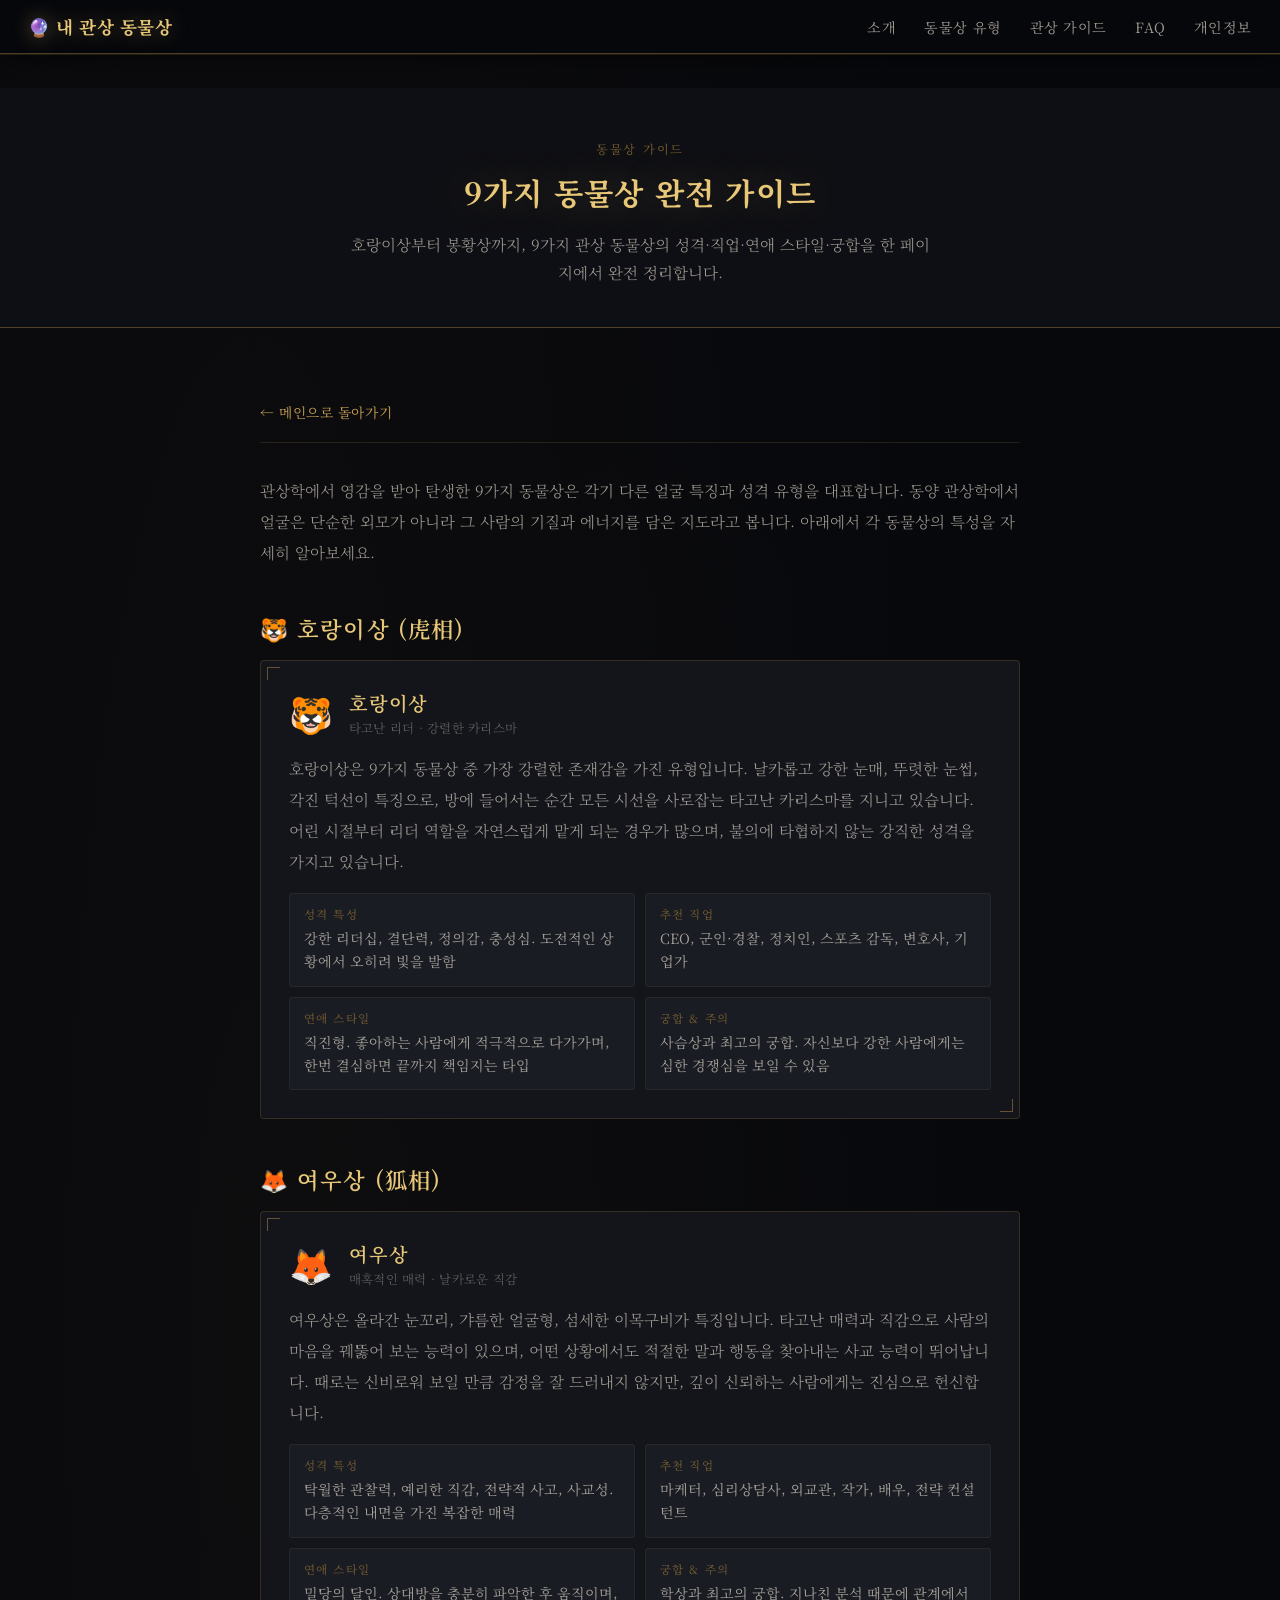
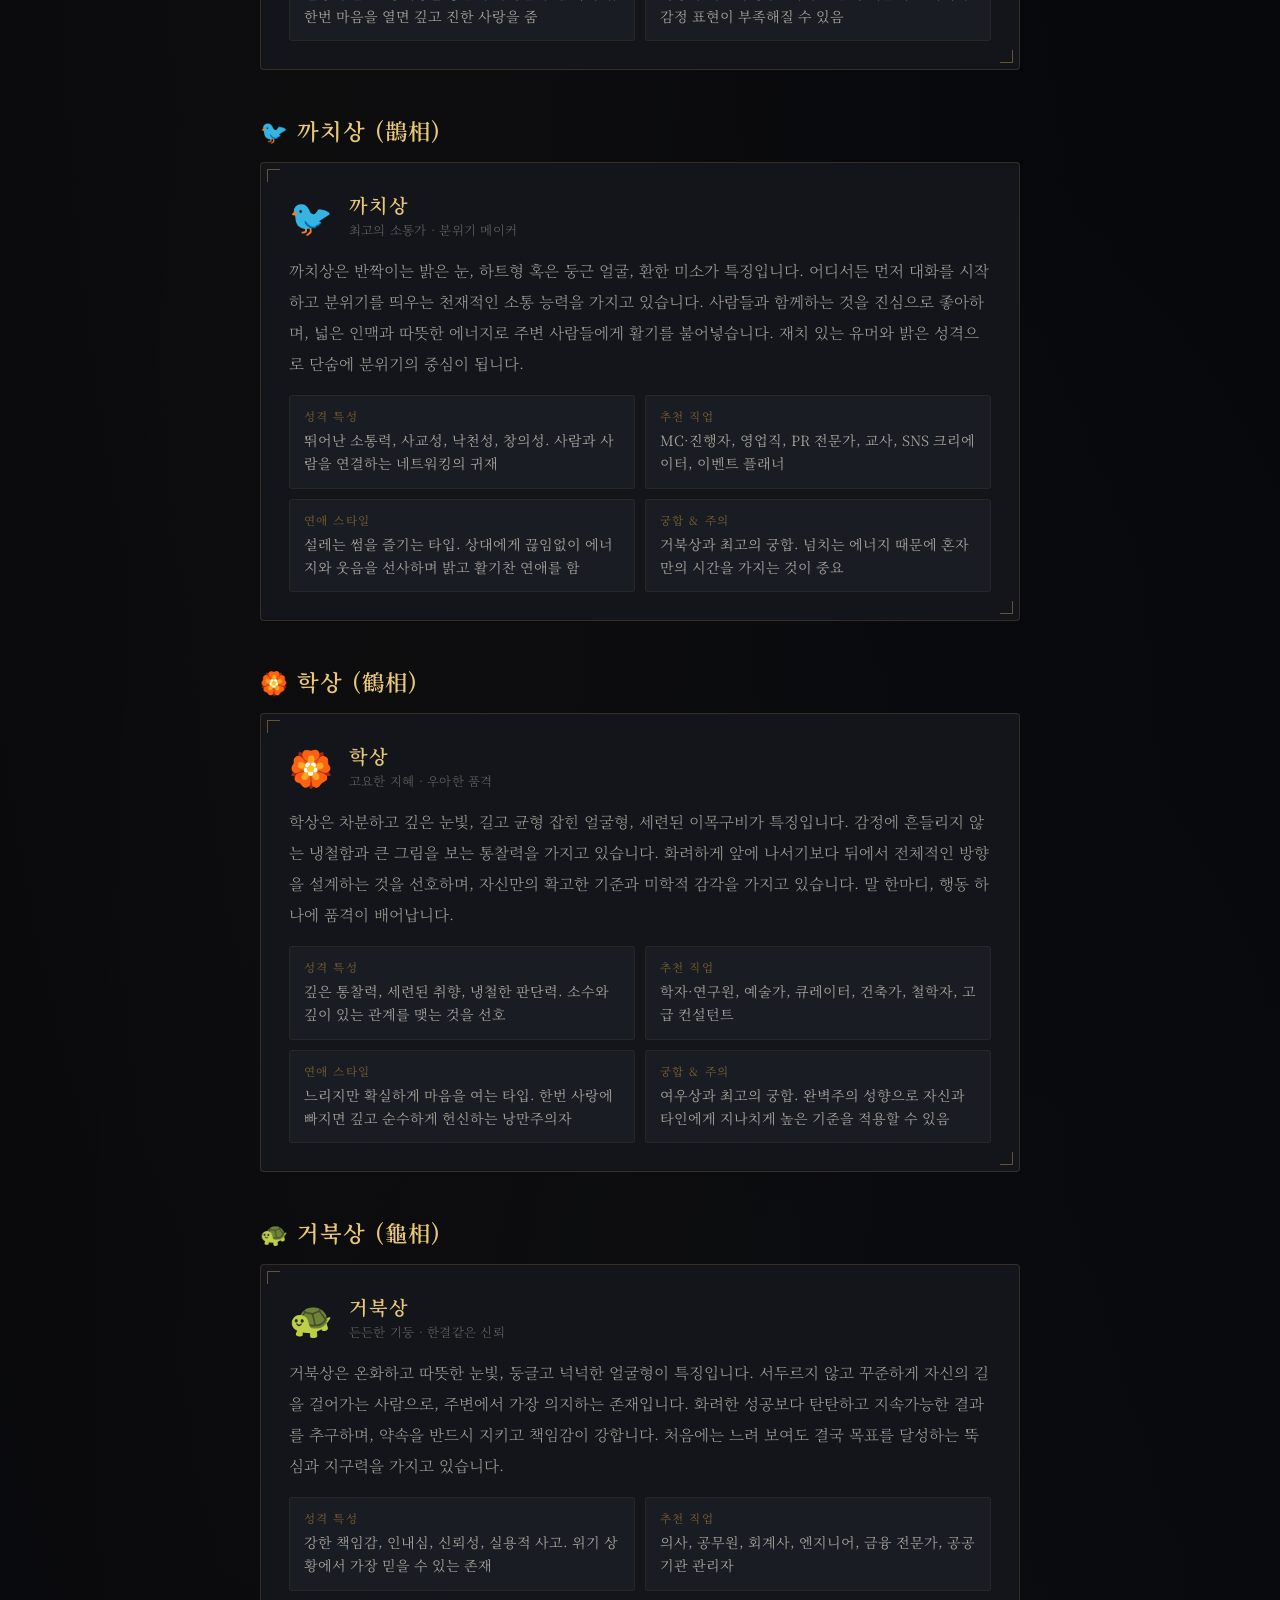
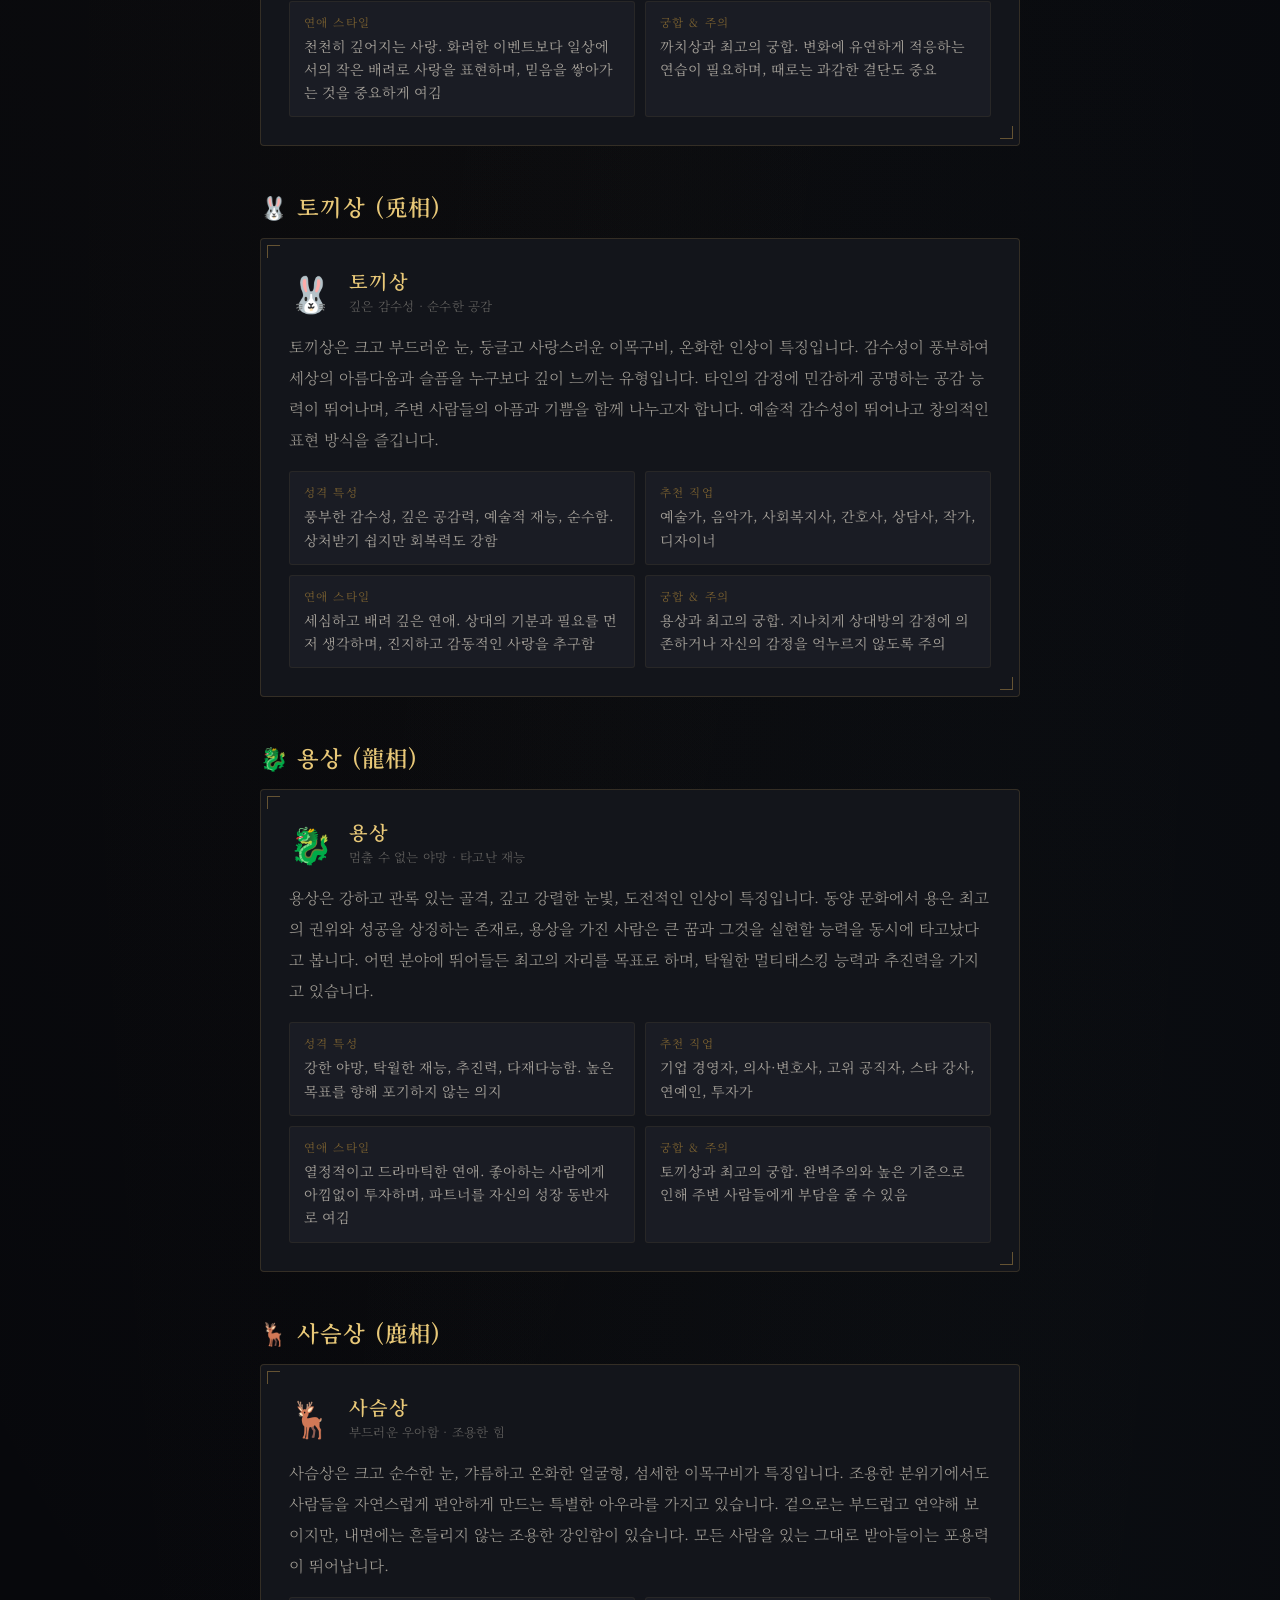
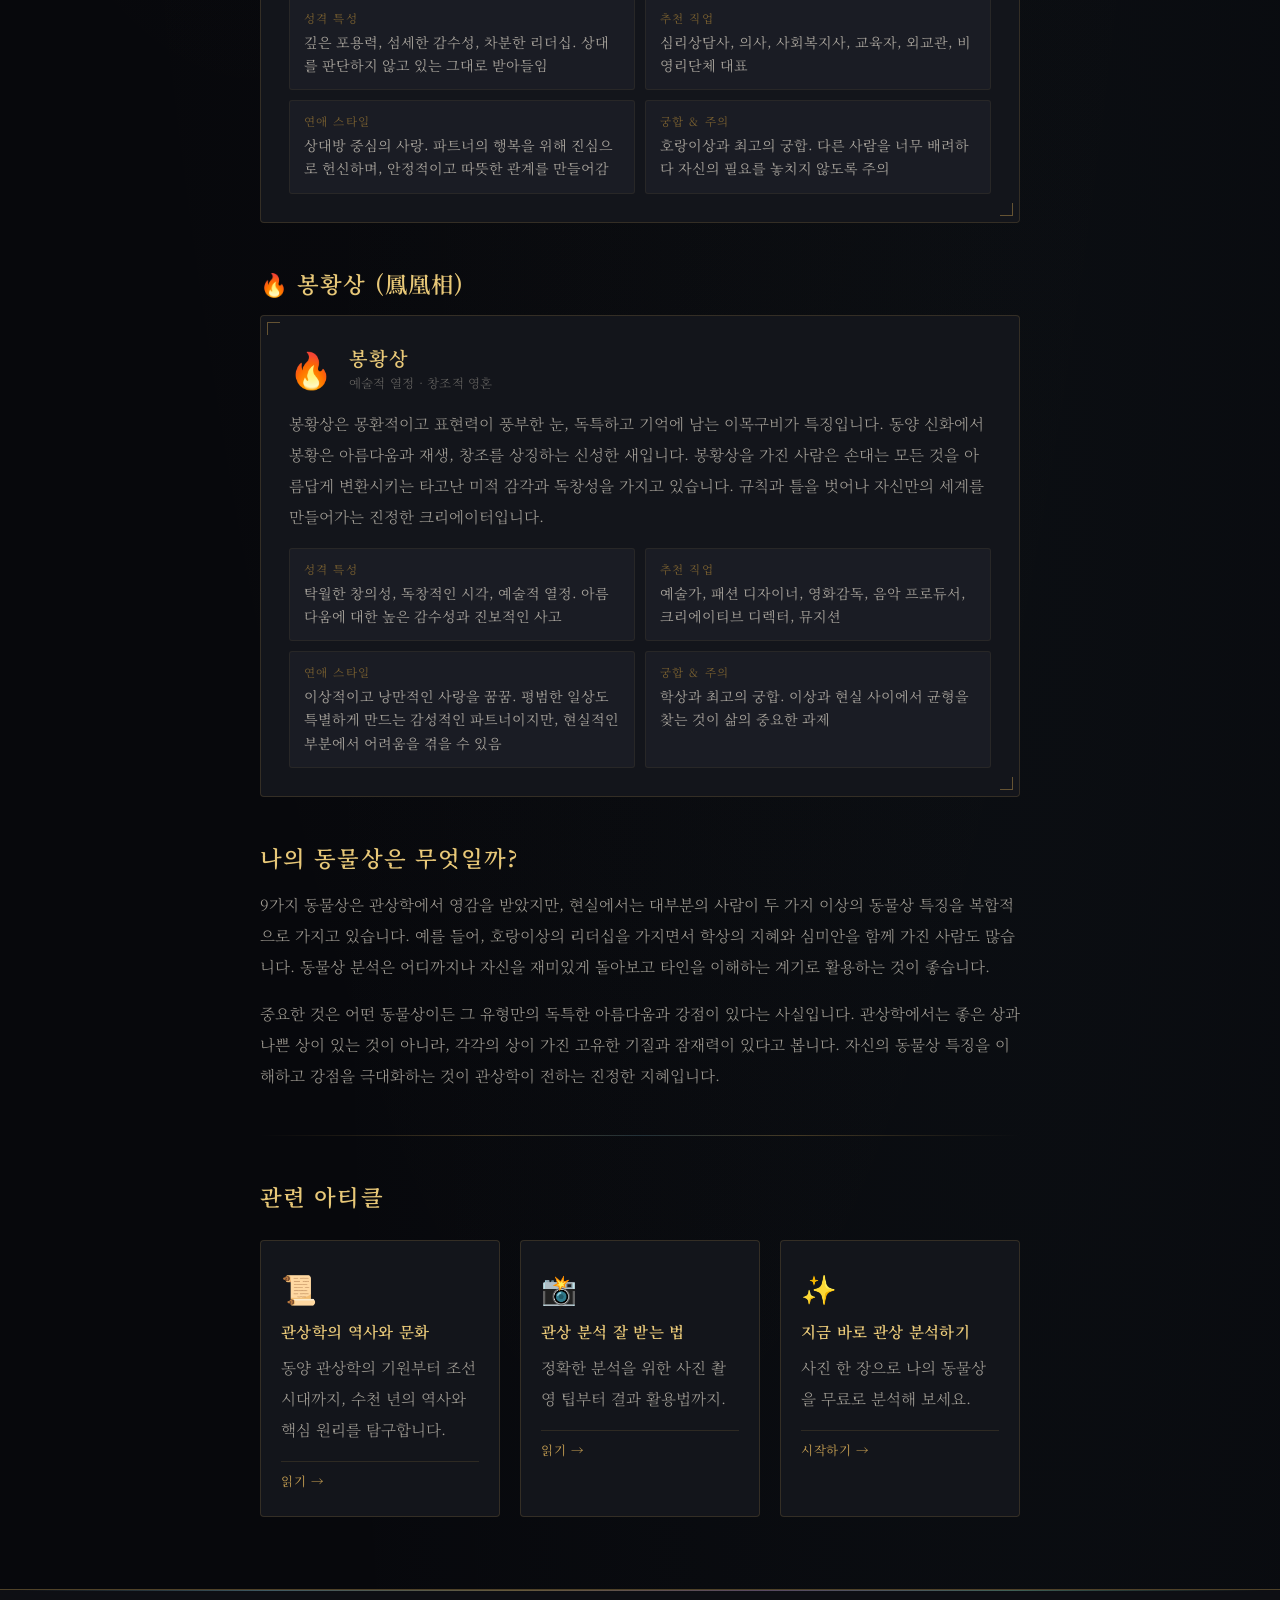
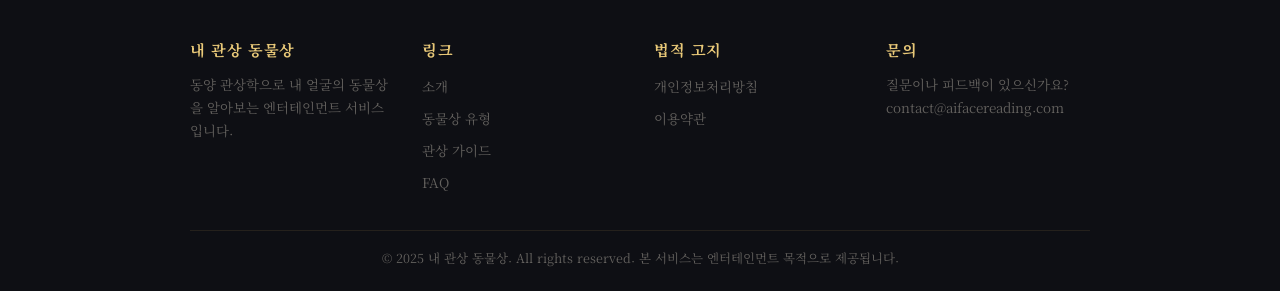
==== article-animal-guide.html @ 5dcf7554 "Add AdSense-compliant content: 3 article pages and expanded knowledge section - Add article-physiogn" ====
<!doctype html>
<html lang="ko">
<head>
  <meta charset="UTF-8" />
  <meta name="viewport" content="width=device-width, initial-scale=1.0" />
  <title>9가지 동물상 완전 가이드 — 성격·직업·연애·궁합 | 내 관상 동물상</title>
  <meta name="description" content="호랑이상, 여우상, 까치상, 학상, 거북상, 토끼상, 용상, 사슴상, 봉황상. 9가지 관상 동물상의 성격 특성, 추천 직업, 연애 스타일, 궁합을 완전히 정리했습니다." />
  <meta name="keywords" content="동물상 가이드, 호랑이상, 여우상, 토끼상, 사슴상, 용상, 봉황상, 학상, 거북상, 까치상, 동물상 궁합, 동물상 직업" />
  <link rel="canonical" href="https://ai-test-d4dec.web.app/article-animal-guide.html" />
  <link rel="icon" href="/tiger_eye_glow.ico" type="image/x-icon" />
  <link rel="preconnect" href="https://fonts.googleapis.com" />
  <link rel="preconnect" href="https://fonts.gstatic.com" crossorigin />
  <link href="https://fonts.googleapis.com/css2?family=Noto+Serif+KR:wght@300;400;600;700&display=swap" rel="stylesheet" />
  <script type="application/ld+json">
  {
    "@context": "https://schema.org",
    "@type": "Article",
    "headline": "9가지 동물상 완전 가이드 — 성격·직업·연애·궁합",
    "description": "9가지 관상 동물상(호랑이, 여우, 까치, 학, 거북, 토끼, 용, 사슴, 봉황)의 성격 특성, 추천 직업, 연애 스타일, 궁합을 완전히 정리한 가이드.",
    "url": "https://ai-test-d4dec.web.app/article-animal-guide.html",
    "isPartOf": { "@type": "WebSite", "name": "내 관상 동물상", "url": "https://ai-test-d4dec.web.app/" },
    "inLanguage": "ko",
    "articleSection": "동물상 가이드",
    "breadcrumb": {
      "@type": "BreadcrumbList",
      "itemListElement": [
        { "@type": "ListItem", "position": 1, "name": "홈", "item": "https://ai-test-d4dec.web.app/" },
        { "@type": "ListItem", "position": 2, "name": "9가지 동물상 완전 가이드", "item": "https://ai-test-d4dec.web.app/article-animal-guide.html" }
      ]
    }
  }
  </script>
  <!-- Google tag (gtag.js) -->
  <script async src="https://www.googletagmanager.com/gtag/js?id=G-96NHE03ZGS"></script>
  <script>
    window.dataLayer = window.dataLayer || [];
    function gtag(){dataLayer.push(arguments);}
    gtag('js', new Date());
    gtag('config', 'G-96NHE03ZGS');
  </script>
  <meta name="google-adsense-account" content="ca-pub-2785113979236345">
  <script async src="https://pagead2.googlesyndication.com/pagead/js/adsbygoogle.js?client=ca-pub-2785113979236345" crossorigin="anonymous"></script>
  <link href='/style.css' rel='stylesheet'>
</head>
<body>

  <nav class="nav-bar">
    <a href="/" class="nav-logo">&#x1F52E; 내 관상 동물상</a>
    <div class="nav-links">
      <a href="/#about">소개</a>
      <a href="/#types">동물상 유형</a>
      <a href="/#articles">관상 가이드</a>
      <a href="/#faq">FAQ</a>
      <a href="privacy.html">개인정보</a>
    </div>
    <button class="nav-toggle" id="navToggle" aria-label="Menu">&#9776;</button>
  </nav>

  <div class="article-page">

    <div class="article-hero">
      <p class="article-meta">동물상 가이드</p>
      <h1>9가지 동물상 완전 가이드</h1>
      <p class="article-desc">호랑이상부터 봉황상까지, 9가지 관상 동물상의 성격·직업·연애 스타일·궁합을 한 페이지에서 완전 정리합니다.</p>
    </div>

    <section class="content-section">
      <div class="article-body">
        <a href="/" class="back-link">&#8592; 메인으로 돌아가기</a>

        <p>관상학에서 영감을 받아 탄생한 9가지 동물상은 각기 다른 얼굴 특징과 성격 유형을 대표합니다. 동양 관상학에서 얼굴은 단순한 외모가 아니라 그 사람의 기질과 에너지를 담은 지도라고 봅니다. 아래에서 각 동물상의 특성을 자세히 알아보세요.</p>

        <!-- 호랑이상 -->
        <h2>&#x1F42F; 호랑이상 (虎相)</h2>
        <div class="animal-detail-card">
          <div class="animal-detail-header">
            <div class="animal-detail-emoji">&#x1F42F;</div>
            <div class="animal-detail-name">호랑이상
              <small>타고난 리더 · 강렬한 카리스마</small>
            </div>
          </div>
          <p>호랑이상은 9가지 동물상 중 가장 강렬한 존재감을 가진 유형입니다. 날카롭고 강한 눈매, 뚜렷한 눈썹, 각진 턱선이 특징으로, 방에 들어서는 순간 모든 시선을 사로잡는 타고난 카리스마를 지니고 있습니다. 어린 시절부터 리더 역할을 자연스럽게 맡게 되는 경우가 많으며, 불의에 타협하지 않는 강직한 성격을 가지고 있습니다.</p>
          <div class="detail-grid">
            <div class="detail-item">
              <div class="detail-item-label">성격 특성</div>
              <div class="detail-item-value">강한 리더십, 결단력, 정의감, 충성심. 도전적인 상황에서 오히려 빛을 발함</div>
            </div>
            <div class="detail-item">
              <div class="detail-item-label">추천 직업</div>
              <div class="detail-item-value">CEO, 군인·경찰, 정치인, 스포츠 감독, 변호사, 기업가</div>
            </div>
            <div class="detail-item">
              <div class="detail-item-label">연애 스타일</div>
              <div class="detail-item-value">직진형. 좋아하는 사람에게 적극적으로 다가가며, 한번 결심하면 끝까지 책임지는 타입</div>
            </div>
            <div class="detail-item">
              <div class="detail-item-label">궁합 & 주의</div>
              <div class="detail-item-value">사슴상과 최고의 궁합. 자신보다 강한 사람에게는 심한 경쟁심을 보일 수 있음</div>
            </div>
          </div>
        </div>

        <!-- 여우상 -->
        <h2>&#x1F98A; 여우상 (狐相)</h2>
        <div class="animal-detail-card">
          <div class="animal-detail-header">
            <div class="animal-detail-emoji">&#x1F98A;</div>
            <div class="animal-detail-name">여우상
              <small>매혹적인 매력 · 날카로운 직감</small>
            </div>
          </div>
          <p>여우상은 올라간 눈꼬리, 갸름한 얼굴형, 섬세한 이목구비가 특징입니다. 타고난 매력과 직감으로 사람의 마음을 꿰뚫어 보는 능력이 있으며, 어떤 상황에서도 적절한 말과 행동을 찾아내는 사교 능력이 뛰어납니다. 때로는 신비로워 보일 만큼 감정을 잘 드러내지 않지만, 깊이 신뢰하는 사람에게는 진심으로 헌신합니다.</p>
          <div class="detail-grid">
            <div class="detail-item">
              <div class="detail-item-label">성격 특성</div>
              <div class="detail-item-value">탁월한 관찰력, 예리한 직감, 전략적 사고, 사교성. 다층적인 내면을 가진 복잡한 매력</div>
            </div>
            <div class="detail-item">
              <div class="detail-item-label">추천 직업</div>
              <div class="detail-item-value">마케터, 심리상담사, 외교관, 작가, 배우, 전략 컨설턴트</div>
            </div>
            <div class="detail-item">
              <div class="detail-item-label">연애 스타일</div>
              <div class="detail-item-value">밀당의 달인. 상대방을 충분히 파악한 후 움직이며, 한번 마음을 열면 깊고 진한 사랑을 줌</div>
            </div>
            <div class="detail-item">
              <div class="detail-item-label">궁합 & 주의</div>
              <div class="detail-item-value">학상과 최고의 궁합. 지나친 분석 때문에 관계에서 감정 표현이 부족해질 수 있음</div>
            </div>
          </div>
        </div>

        <!-- 까치상 -->
        <h2>&#x1F426; 까치상 (鵲相)</h2>
        <div class="animal-detail-card">
          <div class="animal-detail-header">
            <div class="animal-detail-emoji">&#x1F426;</div>
            <div class="animal-detail-name">까치상
              <small>최고의 소통가 · 분위기 메이커</small>
            </div>
          </div>
          <p>까치상은 반짝이는 밝은 눈, 하트형 혹은 둥근 얼굴, 환한 미소가 특징입니다. 어디서든 먼저 대화를 시작하고 분위기를 띄우는 천재적인 소통 능력을 가지고 있습니다. 사람들과 함께하는 것을 진심으로 좋아하며, 넓은 인맥과 따뜻한 에너지로 주변 사람들에게 활기를 불어넣습니다. 재치 있는 유머와 밝은 성격으로 단숨에 분위기의 중심이 됩니다.</p>
          <div class="detail-grid">
            <div class="detail-item">
              <div class="detail-item-label">성격 특성</div>
              <div class="detail-item-value">뛰어난 소통력, 사교성, 낙천성, 창의성. 사람과 사람을 연결하는 네트워킹의 귀재</div>
            </div>
            <div class="detail-item">
              <div class="detail-item-label">추천 직업</div>
              <div class="detail-item-value">MC·진행자, 영업직, PR 전문가, 교사, SNS 크리에이터, 이벤트 플래너</div>
            </div>
            <div class="detail-item">
              <div class="detail-item-label">연애 스타일</div>
              <div class="detail-item-value">설레는 썸을 즐기는 타입. 상대에게 끊임없이 에너지와 웃음을 선사하며 밝고 활기찬 연애를 함</div>
            </div>
            <div class="detail-item">
              <div class="detail-item-label">궁합 & 주의</div>
              <div class="detail-item-value">거북상과 최고의 궁합. 넘치는 에너지 때문에 혼자만의 시간을 가지는 것이 중요</div>
            </div>
          </div>
        </div>

        <!-- 학상 -->
        <h2>&#x1F3F5;&#xFE0F; 학상 (鶴相)</h2>
        <div class="animal-detail-card">
          <div class="animal-detail-header">
            <div class="animal-detail-emoji">&#x1F3F5;&#xFE0F;</div>
            <div class="animal-detail-name">학상
              <small>고요한 지혜 · 우아한 품격</small>
            </div>
          </div>
          <p>학상은 차분하고 깊은 눈빛, 길고 균형 잡힌 얼굴형, 세련된 이목구비가 특징입니다. 감정에 흔들리지 않는 냉철함과 큰 그림을 보는 통찰력을 가지고 있습니다. 화려하게 앞에 나서기보다 뒤에서 전체적인 방향을 설계하는 것을 선호하며, 자신만의 확고한 기준과 미학적 감각을 가지고 있습니다. 말 한마디, 행동 하나에 품격이 배어납니다.</p>
          <div class="detail-grid">
            <div class="detail-item">
              <div class="detail-item-label">성격 특성</div>
              <div class="detail-item-value">깊은 통찰력, 세련된 취향, 냉철한 판단력. 소수와 깊이 있는 관계를 맺는 것을 선호</div>
            </div>
            <div class="detail-item">
              <div class="detail-item-label">추천 직업</div>
              <div class="detail-item-value">학자·연구원, 예술가, 큐레이터, 건축가, 철학자, 고급 컨설턴트</div>
            </div>
            <div class="detail-item">
              <div class="detail-item-label">연애 스타일</div>
              <div class="detail-item-value">느리지만 확실하게 마음을 여는 타입. 한번 사랑에 빠지면 깊고 순수하게 헌신하는 낭만주의자</div>
            </div>
            <div class="detail-item">
              <div class="detail-item-label">궁합 & 주의</div>
              <div class="detail-item-value">여우상과 최고의 궁합. 완벽주의 성향으로 자신과 타인에게 지나치게 높은 기준을 적용할 수 있음</div>
            </div>
          </div>
        </div>

        <!-- 거북상 -->
        <h2>&#x1F422; 거북상 (龜相)</h2>
        <div class="animal-detail-card">
          <div class="animal-detail-header">
            <div class="animal-detail-emoji">&#x1F422;</div>
            <div class="animal-detail-name">거북상
              <small>든든한 기둥 · 한결같은 신뢰</small>
            </div>
          </div>
          <p>거북상은 온화하고 따뜻한 눈빛, 둥글고 넉넉한 얼굴형이 특징입니다. 서두르지 않고 꾸준하게 자신의 길을 걸어가는 사람으로, 주변에서 가장 의지하는 존재입니다. 화려한 성공보다 탄탄하고 지속가능한 결과를 추구하며, 약속을 반드시 지키고 책임감이 강합니다. 처음에는 느려 보여도 결국 목표를 달성하는 뚝심과 지구력을 가지고 있습니다.</p>
          <div class="detail-grid">
            <div class="detail-item">
              <div class="detail-item-label">성격 특성</div>
              <div class="detail-item-value">강한 책임감, 인내심, 신뢰성, 실용적 사고. 위기 상황에서 가장 믿을 수 있는 존재</div>
            </div>
            <div class="detail-item">
              <div class="detail-item-label">추천 직업</div>
              <div class="detail-item-value">의사, 공무원, 회계사, 엔지니어, 금융 전문가, 공공기관 관리자</div>
            </div>
            <div class="detail-item">
              <div class="detail-item-label">연애 스타일</div>
              <div class="detail-item-value">천천히 깊어지는 사랑. 화려한 이벤트보다 일상에서의 작은 배려로 사랑을 표현하며, 믿음을 쌓아가는 것을 중요하게 여김</div>
            </div>
            <div class="detail-item">
              <div class="detail-item-label">궁합 & 주의</div>
              <div class="detail-item-value">까치상과 최고의 궁합. 변화에 유연하게 적응하는 연습이 필요하며, 때로는 과감한 결단도 중요</div>
            </div>
          </div>
        </div>

        <!-- 토끼상 -->
        <h2>&#x1F430; 토끼상 (兎相)</h2>
        <div class="animal-detail-card">
          <div class="animal-detail-header">
            <div class="animal-detail-emoji">&#x1F430;</div>
            <div class="animal-detail-name">토끼상
              <small>깊은 감수성 · 순수한 공감</small>
            </div>
          </div>
          <p>토끼상은 크고 부드러운 눈, 둥글고 사랑스러운 이목구비, 온화한 인상이 특징입니다. 감수성이 풍부하여 세상의 아름다움과 슬픔을 누구보다 깊이 느끼는 유형입니다. 타인의 감정에 민감하게 공명하는 공감 능력이 뛰어나며, 주변 사람들의 아픔과 기쁨을 함께 나누고자 합니다. 예술적 감수성이 뛰어나고 창의적인 표현 방식을 즐깁니다.</p>
          <div class="detail-grid">
            <div class="detail-item">
              <div class="detail-item-label">성격 특성</div>
              <div class="detail-item-value">풍부한 감수성, 깊은 공감력, 예술적 재능, 순수함. 상처받기 쉽지만 회복력도 강함</div>
            </div>
            <div class="detail-item">
              <div class="detail-item-label">추천 직업</div>
              <div class="detail-item-value">예술가, 음악가, 사회복지사, 간호사, 상담사, 작가, 디자이너</div>
            </div>
            <div class="detail-item">
              <div class="detail-item-label">연애 스타일</div>
              <div class="detail-item-value">세심하고 배려 깊은 연애. 상대의 기분과 필요를 먼저 생각하며, 진지하고 감동적인 사랑을 추구함</div>
            </div>
            <div class="detail-item">
              <div class="detail-item-label">궁합 & 주의</div>
              <div class="detail-item-value">용상과 최고의 궁합. 지나치게 상대방의 감정에 의존하거나 자신의 감정을 억누르지 않도록 주의</div>
            </div>
          </div>
        </div>

        <!-- 용상 -->
        <h2>&#x1F409; 용상 (龍相)</h2>
        <div class="animal-detail-card">
          <div class="animal-detail-header">
            <div class="animal-detail-emoji">&#x1F409;</div>
            <div class="animal-detail-name">용상
              <small>멈출 수 없는 야망 · 타고난 재능</small>
            </div>
          </div>
          <p>용상은 강하고 관록 있는 골격, 깊고 강렬한 눈빛, 도전적인 인상이 특징입니다. 동양 문화에서 용은 최고의 권위와 성공을 상징하는 존재로, 용상을 가진 사람은 큰 꿈과 그것을 실현할 능력을 동시에 타고났다고 봅니다. 어떤 분야에 뛰어들든 최고의 자리를 목표로 하며, 탁월한 멀티태스킹 능력과 추진력을 가지고 있습니다.</p>
          <div class="detail-grid">
            <div class="detail-item">
              <div class="detail-item-label">성격 특성</div>
              <div class="detail-item-value">강한 야망, 탁월한 재능, 추진력, 다재다능함. 높은 목표를 향해 포기하지 않는 의지</div>
            </div>
            <div class="detail-item">
              <div class="detail-item-label">추천 직업</div>
              <div class="detail-item-value">기업 경영자, 의사·변호사, 고위 공직자, 스타 강사, 연예인, 투자가</div>
            </div>
            <div class="detail-item">
              <div class="detail-item-label">연애 스타일</div>
              <div class="detail-item-value">열정적이고 드라마틱한 연애. 좋아하는 사람에게 아낌없이 투자하며, 파트너를 자신의 성장 동반자로 여김</div>
            </div>
            <div class="detail-item">
              <div class="detail-item-label">궁합 & 주의</div>
              <div class="detail-item-value">토끼상과 최고의 궁합. 완벽주의와 높은 기준으로 인해 주변 사람들에게 부담을 줄 수 있음</div>
            </div>
          </div>
        </div>

        <!-- 사슴상 -->
        <h2>&#x1F98C; 사슴상 (鹿相)</h2>
        <div class="animal-detail-card">
          <div class="animal-detail-header">
            <div class="animal-detail-emoji">&#x1F98C;</div>
            <div class="animal-detail-name">사슴상
              <small>부드러운 우아함 · 조용한 힘</small>
            </div>
          </div>
          <p>사슴상은 크고 순수한 눈, 갸름하고 온화한 얼굴형, 섬세한 이목구비가 특징입니다. 조용한 분위기에서도 사람들을 자연스럽게 편안하게 만드는 특별한 아우라를 가지고 있습니다. 겉으로는 부드럽고 연약해 보이지만, 내면에는 흔들리지 않는 조용한 강인함이 있습니다. 모든 사람을 있는 그대로 받아들이는 포용력이 뛰어납니다.</p>
          <div class="detail-grid">
            <div class="detail-item">
              <div class="detail-item-label">성격 특성</div>
              <div class="detail-item-value">깊은 포용력, 섬세한 감수성, 차분한 리더십. 상대를 판단하지 않고 있는 그대로 받아들임</div>
            </div>
            <div class="detail-item">
              <div class="detail-item-label">추천 직업</div>
              <div class="detail-item-value">심리상담사, 의사, 사회복지사, 교육자, 외교관, 비영리단체 대표</div>
            </div>
            <div class="detail-item">
              <div class="detail-item-label">연애 스타일</div>
              <div class="detail-item-value">상대방 중심의 사랑. 파트너의 행복을 위해 진심으로 헌신하며, 안정적이고 따뜻한 관계를 만들어감</div>
            </div>
            <div class="detail-item">
              <div class="detail-item-label">궁합 & 주의</div>
              <div class="detail-item-value">호랑이상과 최고의 궁합. 다른 사람을 너무 배려하다 자신의 필요를 놓치지 않도록 주의</div>
            </div>
          </div>
        </div>

        <!-- 봉황상 -->
        <h2>&#x1F525; 봉황상 (鳳凰相)</h2>
        <div class="animal-detail-card">
          <div class="animal-detail-header">
            <div class="animal-detail-emoji">&#x1F525;</div>
            <div class="animal-detail-name">봉황상
              <small>예술적 열정 · 창조적 영혼</small>
            </div>
          </div>
          <p>봉황상은 몽환적이고 표현력이 풍부한 눈, 독특하고 기억에 남는 이목구비가 특징입니다. 동양 신화에서 봉황은 아름다움과 재생, 창조를 상징하는 신성한 새입니다. 봉황상을 가진 사람은 손대는 모든 것을 아름답게 변환시키는 타고난 미적 감각과 독창성을 가지고 있습니다. 규칙과 틀을 벗어나 자신만의 세계를 만들어가는 진정한 크리에이터입니다.</p>
          <div class="detail-grid">
            <div class="detail-item">
              <div class="detail-item-label">성격 특성</div>
              <div class="detail-item-value">탁월한 창의성, 독창적인 시각, 예술적 열정. 아름다움에 대한 높은 감수성과 진보적인 사고</div>
            </div>
            <div class="detail-item">
              <div class="detail-item-label">추천 직업</div>
              <div class="detail-item-value">예술가, 패션 디자이너, 영화감독, 음악 프로듀서, 크리에이티브 디렉터, 뮤지션</div>
            </div>
            <div class="detail-item">
              <div class="detail-item-label">연애 스타일</div>
              <div class="detail-item-value">이상적이고 낭만적인 사랑을 꿈꿈. 평범한 일상도 특별하게 만드는 감성적인 파트너이지만, 현실적인 부분에서 어려움을 겪을 수 있음</div>
            </div>
            <div class="detail-item">
              <div class="detail-item-label">궁합 & 주의</div>
              <div class="detail-item-value">학상과 최고의 궁합. 이상과 현실 사이에서 균형을 찾는 것이 삶의 중요한 과제</div>
            </div>
          </div>
        </div>

        <h2>나의 동물상은 무엇일까?</h2>
        <p>9가지 동물상은 관상학에서 영감을 받았지만, 현실에서는 대부분의 사람이 두 가지 이상의 동물상 특징을 복합적으로 가지고 있습니다. 예를 들어, 호랑이상의 리더십을 가지면서 학상의 지혜와 심미안을 함께 가진 사람도 많습니다. 동물상 분석은 어디까지나 자신을 재미있게 돌아보고 타인을 이해하는 계기로 활용하는 것이 좋습니다.</p>
        <p>중요한 것은 어떤 동물상이든 그 유형만의 독특한 아름다움과 강점이 있다는 사실입니다. 관상학에서는 좋은 상과 나쁜 상이 있는 것이 아니라, 각각의 상이 가진 고유한 기질과 잠재력이 있다고 봅니다. 자신의 동물상 특징을 이해하고 강점을 극대화하는 것이 관상학이 전하는 진정한 지혜입니다.</p>

        <div class="article-divider"></div>

        <h2>관련 아티클</h2>
        <div class="article-cards">
          <a href="article-physiognomy.html" class="article-card">
            <div class="article-card-icon">&#x1F4DC;</div>
            <div class="article-card-title">관상학의 역사와 문화</div>
            <p class="article-card-desc">동양 관상학의 기원부터 조선시대까지, 수천 년의 역사와 핵심 원리를 탐구합니다.</p>
            <span class="article-card-tag">읽기 &#8594;</span>
          </a>
          <a href="article-tips.html" class="article-card">
            <div class="article-card-icon">&#x1F4F8;</div>
            <div class="article-card-title">관상 분석 잘 받는 법</div>
            <p class="article-card-desc">정확한 분석을 위한 사진 촬영 팁부터 결과 활용법까지.</p>
            <span class="article-card-tag">읽기 &#8594;</span>
          </a>
          <a href="/#try" class="article-card">
            <div class="article-card-icon">&#x2728;</div>
            <div class="article-card-title">지금 바로 관상 분석하기</div>
            <p class="article-card-desc">사진 한 장으로 나의 동물상을 무료로 분석해 보세요.</p>
            <span class="article-card-tag">시작하기 &#8594;</span>
          </a>
        </div>
      </div>
    </section>

  </div>

  <footer class="site-footer">
    <div class="footer-inner">
      <div class="footer-col">
        <h4>내 관상 동물상</h4>
        <p>동양 관상학으로 내 얼굴의 동물상을 알아보는 엔터테인먼트 서비스입니다.</p>
      </div>
      <div class="footer-col">
        <h4>링크</h4>
        <ul>
          <li><a href="/#about">소개</a></li>
          <li><a href="/#types">동물상 유형</a></li>
          <li><a href="/#articles">관상 가이드</a></li>
          <li><a href="/#faq">FAQ</a></li>
        </ul>
      </div>
      <div class="footer-col">
        <h4>법적 고지</h4>
        <ul>
          <li><a href="privacy.html">개인정보처리방침</a></li>
          <li><a href="terms.html">이용약관</a></li>
        </ul>
      </div>
      <div class="footer-col">
        <h4>문의</h4>
        <p>질문이나 피드백이 있으신가요?<br><a href="mailto:contact@aifacereading.com">contact@aifacereading.com</a></p>
      </div>
    </div>
    <div class="footer-bottom">
      <p>&copy; 2025 내 관상 동물상. All rights reserved. 본 서비스는 엔터테인먼트 목적으로 제공됩니다.</p>
    </div>
  </footer>

  <script>
    document.getElementById('navToggle').addEventListener('click', function() {
      document.querySelector('.nav-links').classList.toggle('open');
    });
  </script>
</body>
</html>
---- style.css ----
/* ── 나전칠기 (Najeonchilgi) Design System ── */
/* Mother-of-pearl lacquerware aesthetic */

@import url('https://fonts.googleapis.com/css2?family=Noto+Serif+KR:wght@300;400;600;700&display=swap');

:root {
  --lacquer:        #07080c;
  --lacquer-panel:  #0e0f14;
  --lacquer-card:   #13151b;
  --lacquer-lift:   #1a1c24;
  --gold:           #c8a052;
  --gold-light:     #e8c878;
  --gold-dim:       #7a6030;
  --pearl-a:        #88c8d8;  /* 청옥빛 */
  --pearl-b:        #c8a0d8;  /* 자수정빛 */
  --pearl-c:        #d8c888;  /* 황금빛 */
  --pearl-d:        #88d8b8;  /* 비취빛 */
  --pearl-e:        #d890a8;  /* 산호빛 */
  --text-cream:     #f0e8d8;
  --text-mid:       rgba(240, 232, 216, 0.65);
  --text-dim:       rgba(240, 232, 216, 0.38);
  --border-gold:    rgba(200, 160, 82, 0.35);
  --border-pearl:   rgba(136, 200, 216, 0.2);
}

/* ── Reset ── */
* { margin: 0; padding: 0; box-sizing: border-box; }

/* ── Base ── */
body {
  font-family: 'Noto Serif KR', 'Malgun Gothic', Georgia, serif;
  background: var(--lacquer);
  min-height: 100vh;
  color: var(--text-cream);
  /* 옻칠 나무결 느낌의 미세 패턴 */
  background-image:
    radial-gradient(ellipse at 20% 20%, rgba(200,160,82,0.03) 0%, transparent 50%),
    radial-gradient(ellipse at 80% 80%, rgba(136,200,216,0.03) 0%, transparent 50%),
    radial-gradient(ellipse at 50% 50%, rgba(200,160,82,0.015) 0%, transparent 70%);
}

/* ── 자개 shimmer 애니메이션 ── */
@keyframes pearlShimmer {
  0%   { background-position: 0% 50%; }
  50%  { background-position: 100% 50%; }
  100% { background-position: 0% 50%; }
}
@keyframes goldPulse {
  0%, 100% { opacity: 0.7; }
  50%       { opacity: 1; }
}
@keyframes scanMove {
  0%   { top: 0; }
  50%  { top: calc(100% - 4px); }
  100% { top: 0; }
}

/* ── Navigation ── */
.nav-bar {
  position: fixed;
  top: 0; left: 0; right: 0;
  z-index: 100;
  display: flex;
  align-items: center;
  justify-content: space-between;
  padding: 14px 28px;
  background: rgba(7, 8, 12, 0.97);
  backdrop-filter: blur(12px);
  border-bottom: 1px solid var(--border-gold);
  /* 상단 금빛 라인 */
  box-shadow: 0 1px 0 rgba(200, 160, 82, 0.15), 0 4px 24px rgba(0,0,0,0.6);
}

.nav-logo {
  color: var(--gold-light);
  font-size: 1.1rem;
  font-weight: 700;
  text-decoration: none;
  letter-spacing: 0.03em;
  text-shadow: 0 0 20px rgba(232, 200, 120, 0.4);
}

.nav-links { display: flex; gap: 28px; }
.nav-links a {
  color: var(--text-mid);
  text-decoration: none;
  font-size: 0.88rem;
  letter-spacing: 0.04em;
  transition: color 0.2s;
}
.nav-links a:hover { color: var(--gold-light); }

.lang-toggle {
  background: transparent;
  border: 1px solid var(--border-gold);
  color: var(--gold);
  padding: 4px 14px;
  border-radius: 2px;
  font-size: 0.8rem;
  font-weight: 700;
  cursor: pointer;
  transition: all 0.2s;
  letter-spacing: 1px;
  font-family: inherit;
}
.lang-toggle:hover {
  background: rgba(200,160,82,0.1);
  border-color: var(--gold-light);
  color: var(--gold-light);
}

.nav-toggle {
  display: none;
  background: none;
  border: none;
  color: var(--gold);
  font-size: 1.4rem;
  cursor: pointer;
}

@media (max-width: 600px) {
  .nav-links {
    display: none;
    position: absolute;
    top: 100%; left: 0; right: 0;
    flex-direction: column;
    background: rgba(7, 8, 12, 0.99);
    padding: 20px 28px;
    gap: 18px;
    border-bottom: 1px solid var(--border-gold);
  }
  .nav-links.open { display: flex; }
  .nav-toggle { display: block; }
}

/* ── 자개 구분선 장식 mixin ── */
.pearl-divider {
  height: 1px;
  background: linear-gradient(90deg,
    transparent 0%,
    var(--pearl-a) 20%,
    var(--gold) 40%,
    var(--pearl-b) 60%,
    var(--pearl-d) 80%,
    transparent 100%);
  opacity: 0.5;
  margin: 0 auto;
  max-width: 600px;
}

/* ── Hero Section ── */
.hero-section {
  display: flex;
  justify-content: center;
  align-items: center;
  min-height: 84vh;
  padding: 100px 20px 60px;
  text-align: center;
  position: relative;
  overflow: hidden;
}

/* 배경 자개 원형 glow */
.hero-section::before {
  content: '';
  position: absolute;
  width: 600px; height: 600px;
  left: 50%; top: 50%;
  transform: translate(-50%, -55%);
  background: radial-gradient(ellipse,
    rgba(136,200,216,0.06) 0%,
    rgba(200,160,82,0.04) 40%,
    transparent 70%);
  pointer-events: none;
}

.hero-content { max-width: 620px; position: relative; z-index: 1; }

.header-icon { font-size: 3.5rem; margin-bottom: 16px; }

h1 {
  color: var(--gold-light);
  font-size: 2.6rem;
  font-weight: 700;
  margin-bottom: 18px;
  letter-spacing: 0.04em;
  text-shadow: 0 0 40px rgba(232, 200, 120, 0.3);
}

.hero-desc {
  color: var(--text-mid);
  font-size: 1.05rem;
  line-height: 1.9;
  margin-bottom: 36px;
  font-weight: 300;
}

.hero-cta {
  display: inline-block;
  text-decoration: none;
  padding: 16px 52px;
  font-size: 1.1rem;
}

/* ── Content Sections ── */
.content-section {
  padding: 72px 20px;
  position: relative;
}

/* 섹션 상단 금빛 경계선 */
.content-section + .content-section::before {
  content: '';
  display: block;
  height: 1px;
  background: linear-gradient(90deg,
    transparent,
    rgba(200,160,82,0.3) 30%,
    rgba(136,200,216,0.2) 50%,
    rgba(200,160,82,0.3) 70%,
    transparent);
  margin-bottom: 72px;
  margin-top: -72px;
}

.section-inner { max-width: 900px; margin: 0 auto; }

.content-section h2 {
  color: var(--gold-light);
  font-size: 1.7rem;
  margin-bottom: 20px;
  text-align: center;
  letter-spacing: 0.06em;
  font-weight: 600;
}

.content-section h3 {
  color: var(--text-cream);
  font-size: 1.15rem;
  margin: 28px 0 16px;
  letter-spacing: 0.03em;
}

.content-section p {
  color: var(--text-mid);
  font-size: 0.97rem;
  line-height: 1.9;
  margin-bottom: 12px;
  font-weight: 300;
}

.section-desc {
  text-align: center;
  margin-bottom: 36px;
}

.alt-bg {
  background: var(--lacquer-panel);
}

/* ── Info Grid (Steps) ── */
.info-grid {
  display: grid;
  grid-template-columns: repeat(3, 1fr);
  gap: 20px;
  margin-top: 36px;
}

.info-card {
  background: var(--lacquer-card);
  border-radius: 4px;
  padding: 32px 22px;
  text-align: center;
  border: 1px solid var(--border-gold);
  position: relative;
  /* 자개빛 코너 장식 */
  box-shadow:
    inset 0 0 30px rgba(136,200,216,0.03),
    0 4px 20px rgba(0,0,0,0.4);
}

/* 카드 코너 장식 */
.info-card::before,
.info-card::after {
  content: '';
  position: absolute;
  width: 14px; height: 14px;
  border-color: var(--gold);
  border-style: solid;
  opacity: 0.6;
}
.info-card::before { top: 6px; left: 6px; border-width: 1px 0 0 1px; }
.info-card::after  { bottom: 6px; right: 6px; border-width: 0 1px 1px 0; }

.info-icon { font-size: 2rem; margin-bottom: 14px; }

.info-card h3 {
  color: var(--gold-light);
  font-size: 1rem;
  margin-bottom: 10px;
  letter-spacing: 0.04em;
}

.info-card p { font-size: 0.88rem; }

@media (max-width: 600px) {
  .info-grid { grid-template-columns: 1fr; }
}

/* ── App Section ── */
.app-section {
  display: flex;
  justify-content: center;
  align-items: center;
  padding: 40px 20px;
}

/* ── Main Container (Upload / Analyzing / Result) ── */
.container {
  background: var(--lacquer-card);
  border-radius: 4px;
  padding: 44px 34px;
  border: 1px solid var(--border-gold);
  box-shadow:
    0 0 0 1px rgba(136,200,216,0.06),
    0 24px 64px rgba(0,0,0,0.6),
    inset 0 1px 0 rgba(200,160,82,0.08);
  text-align: center;
  max-width: 500px;
  width: 100%;
  position: relative;
}

/* 컨테이너 코너 장식 */
.container::before,
.container::after {
  content: '';
  position: absolute;
  width: 20px; height: 20px;
  border-color: var(--gold);
  border-style: solid;
  opacity: 0.5;
}
.container::before { top: 10px; left: 10px; border-width: 1px 0 0 1px; }
.container::after  { bottom: 10px; right: 10px; border-width: 0 1px 1px 0; }

.container h2 { color: var(--gold-light); }

.container p,
.container .subtitle,
.container .upload-text,
.container .upload-hint,
.container .disclaimer {
  color: var(--text-mid);
}

.result-container { max-width: 540px; }

.section-title {
  color: var(--gold-light);
  font-size: 1.5rem;
  margin-bottom: 8px;
  letter-spacing: 0.04em;
}

/* ── Upload Screen ── */
.subtitle {
  color: var(--text-mid);
  font-size: 0.93rem;
  margin-bottom: 30px;
  line-height: 1.6;
  font-weight: 300;
}

.upload-area {
  border: 1px dashed rgba(200,160,82,0.4);
  border-radius: 4px;
  padding: 44px 20px;
  cursor: pointer;
  transition: all 0.3s ease;
  background: rgba(200,160,82,0.03);
  margin-bottom: 22px;
}

.upload-area:hover, .upload-area.dragover {
  border-color: var(--gold);
  background: rgba(200,160,82,0.07);
  box-shadow: 0 0 24px rgba(200,160,82,0.1);
}

.upload-icon { font-size: 2.8rem; margin-bottom: 12px; }

.upload-text {
  font-size: 1rem;
  color: var(--text-cream) !important;
  font-weight: 500;
  letter-spacing: 0.02em;
}

.upload-hint {
  font-size: 0.82rem;
  color: var(--text-dim) !important;
  margin-top: 6px;
}

.preview-area {
  display: flex;
  flex-direction: column;
  align-items: center;
  gap: 14px;
  margin-bottom: 22px;
}

.preview-area img {
  width: 200px; height: 200px;
  object-fit: cover;
  border-radius: 50%;
  border: 2px solid var(--gold);
  box-shadow:
    0 0 0 4px rgba(200,160,82,0.15),
    0 8px 32px rgba(0,0,0,0.5);
}

/* ── Buttons ── */
.btn {
  border: none;
  padding: 14px 44px;
  font-size: 1rem;
  border-radius: 2px;
  cursor: pointer;
  transition: all 0.2s ease;
  font-weight: 600;
  font-family: inherit;
  letter-spacing: 0.06em;
}

.btn-primary {
  /* 자개빛 그라디언트 */
  background: linear-gradient(135deg,
    #b89040 0%,
    #e8c878 30%,
    #a8c8d8 55%,
    #c8a0d8 75%,
    #c8a052 100%);
  background-size: 200% 200%;
  animation: pearlShimmer 4s ease infinite;
  color: #07080c;
  box-shadow: 0 4px 20px rgba(200,160,82,0.3);
  text-shadow: none;
}

.btn-primary:hover:not(:disabled) {
  transform: translateY(-2px);
  box-shadow: 0 8px 28px rgba(200,160,82,0.45);
}

.btn-primary:disabled {
  opacity: 0.3;
  cursor: not-allowed;
  animation: none;
  background: #3a3520;
  color: #7a7060;
}

.btn-secondary {
  background: transparent;
  color: var(--gold);
  border: 1px solid var(--border-gold);
  padding: 8px 22px;
  font-size: 0.88rem;
}

.btn-secondary:hover {
  background: rgba(200,160,82,0.08);
  border-color: var(--gold);
}

.disclaimer {
  margin-top: 22px;
  font-size: 0.8rem;
  color: var(--text-dim);
}

/* ── Analyzing Screen ── */
.scanner-wrapper {
  position: relative;
  width: 200px; height: 200px;
  margin: 0 auto 28px;
  border-radius: 50%;
  overflow: hidden;
  border: 2px solid var(--gold);
  box-shadow:
    0 0 0 4px rgba(200,160,82,0.12),
    0 0 40px rgba(136,200,216,0.15);
}

.scan-photo { width: 100%; height: 100%; object-fit: cover; }

.scan-line {
  position: absolute;
  top: 0; left: 0;
  width: 100%; height: 3px;
  background: linear-gradient(90deg,
    transparent,
    var(--pearl-a),
    var(--gold-light),
    var(--pearl-b),
    transparent);
  box-shadow: 0 0 12px var(--gold-light);
  animation: scanMove 1.5s ease-in-out infinite;
}

.analyzing-text {
  color: var(--gold-light);
  font-size: 1.2rem;
  margin-bottom: 18px;
  letter-spacing: 0.04em;
}

.progress-bar {
  width: 100%;
  height: 6px;
  background: rgba(200,160,82,0.1);
  border-radius: 3px;
  overflow: hidden;
  margin-bottom: 14px;
  border: 1px solid rgba(200,160,82,0.15);
}

.progress-fill {
  height: 100%;
  background: linear-gradient(90deg,
    var(--pearl-a),
    var(--gold),
    var(--pearl-b),
    var(--gold-light));
  background-size: 200% 100%;
  animation: pearlShimmer 2s linear infinite;
  border-radius: 3px;
  transition: width 0.4s ease;
}

.analyzing-detail {
  color: var(--text-dim);
  font-size: 0.87rem;
  letter-spacing: 0.02em;
}

/* ── Result Screen ── */
.result-card { text-align: center; }

.result-photo-wrap {
  margin-bottom: -44px;
  position: relative;
  z-index: 2;
}

.result-photo {
  width: 120px; height: 120px;
  object-fit: cover;
  border-radius: 50%;
  border: 2px solid var(--gold);
  box-shadow:
    0 0 0 5px rgba(200,160,82,0.12),
    0 8px 24px rgba(0,0,0,0.5);
}

.result-type-badge {
  padding: 54px 22px 24px;
  border-radius: 4px;
  color: white;
  margin-bottom: 20px;
  border: 1px solid rgba(200,160,82,0.3);
  position: relative;
  overflow: hidden;
}

/* 뱃지 자개빛 오버레이 */
.result-type-badge::before {
  content: '';
  position: absolute;
  inset: 0;
  background: linear-gradient(135deg,
    rgba(255,255,255,0.05) 0%,
    rgba(136,200,216,0.05) 50%,
    rgba(255,255,255,0.02) 100%);
  pointer-events: none;
}

.result-emoji {
  font-size: 2.5rem;
  display: block;
  margin-bottom: 8px;
}

.result-type-name {
  font-size: 1.5rem;
  margin-bottom: 4px;
  letter-spacing: 0.04em;
}

.result-type-ko {
  font-size: 0.9rem;
  opacity: 0.8;
}

.result-desc {
  color: var(--text-mid);
  font-size: 0.97rem;
  line-height: 1.7;
  margin-bottom: 22px;
  padding: 0 8px;
  font-weight: 300;
}

.result-section {
  text-align: left;
  background: var(--lacquer-lift);
  border-radius: 4px;
  padding: 18px 20px;
  margin-bottom: 12px;
  border: 1px solid rgba(200,160,82,0.15);
  box-shadow: inset 0 1px 0 rgba(200,160,82,0.06);
}

.result-section h3 {
  font-size: 0.95rem;
  color: var(--gold);
  margin-bottom: 12px;
  letter-spacing: 0.04em;
  text-transform: none;
}

.feature-list { list-style: none; }
.feature-list li {
  padding: 7px 0;
  color: var(--text-mid);
  font-size: 0.88rem;
  border-bottom: 1px solid rgba(200,160,82,0.08);
}
.feature-list li:last-child { border-bottom: none; }

.tag-list { list-style: none; }
.tag-list li { padding: 4px 0; font-size: 0.9rem; }
.tag-list.pros li { color: var(--pearl-d); }
.tag-list.cons li { color: var(--pearl-e); }

.match-section {
  border-left: 3px solid var(--gold);
  background: rgba(200,160,82,0.05);
}

.match-text { font-size: 0.97rem; color: var(--text-mid); }

.fortune-section { background: var(--lacquer-lift); }

.fortune-bar-wrap {
  width: 100%;
  height: 26px;
  background: rgba(200,160,82,0.08);
  border-radius: 3px;
  overflow: hidden;
  margin: 10px 0 6px;
  border: 1px solid rgba(200,160,82,0.12);
}

.fortune-bar {
  height: 100%;
  border-radius: 2px;
  color: #07080c;
  font-size: 0.8rem;
  font-weight: bold;
  display: flex;
  align-items: center;
  justify-content: center;
  background: linear-gradient(90deg,
    var(--pearl-a),
    var(--gold),
    var(--pearl-b));
  background-size: 200% 100%;
  animation: pearlShimmer 3s ease infinite;
  transition: width 1s ease;
}

.fortune-label { font-size: 0.8rem; color: var(--text-dim); }

.result-disclaimer {
  margin-top: 20px;
  font-size: 0.8rem;
  color: var(--text-dim);
}

.result-actions {
  display: flex;
  gap: 12px;
  justify-content: center;
  margin-top: 22px;
  flex-wrap: wrap;
}

/* ── Types Grid ── */
.types-grid {
  display: grid;
  grid-template-columns: repeat(3, 1fr);
  gap: 18px;
  margin-top: 28px;
}

.type-card {
  background: var(--lacquer-card);
  border-radius: 4px;
  padding: 26px 20px;
  border: 1px solid rgba(200,160,82,0.18);
  transition: transform 0.2s, border-color 0.2s, box-shadow 0.2s;
  position: relative;
  overflow: hidden;
}

/* 호버 시 자개빛 shimmer */
.type-card::before {
  content: '';
  position: absolute;
  inset: 0;
  background: linear-gradient(135deg,
    transparent 40%,
    rgba(136,200,216,0.04) 60%,
    rgba(200,160,82,0.04) 80%,
    transparent 100%);
  opacity: 0;
  transition: opacity 0.3s;
  pointer-events: none;
}

.type-card:hover {
  transform: translateY(-4px);
  border-color: rgba(200,160,82,0.4);
  box-shadow: 0 12px 32px rgba(0,0,0,0.4), 0 0 20px rgba(200,160,82,0.08);
}
.type-card:hover::before { opacity: 1; }

.type-emoji { font-size: 2.2rem; margin-bottom: 12px; }

.type-card h3 {
  color: var(--gold-light);
  font-size: 1.05rem;
  margin-bottom: 8px;
  letter-spacing: 0.03em;
}

.type-ko {
  display: block;
  font-size: 0.82rem;
  color: var(--text-dim);
  font-weight: 300;
  margin-top: 2px;
}

.type-card p { font-size: 0.86rem; line-height: 1.65; }

@media (max-width: 768px) { .types-grid { grid-template-columns: repeat(2, 1fr); } }
@media (max-width: 500px)  { .types-grid { grid-template-columns: 1fr; } }

/* ── Knowledge Grid ── */
.knowledge-grid {
  display: grid;
  grid-template-columns: repeat(2, 1fr);
  gap: 18px;
  margin-top: 20px;
}

.knowledge-card {
  background: var(--lacquer-card);
  border-radius: 4px;
  padding: 26px;
  border: 1px solid rgba(200,160,82,0.14);
  box-shadow: inset 0 1px 0 rgba(200,160,82,0.05);
}

.knowledge-card h4 {
  color: var(--gold-light);
  font-size: 1rem;
  margin-bottom: 12px;
  letter-spacing: 0.03em;
}

@media (max-width: 600px) { .knowledge-grid { grid-template-columns: 1fr; } }

.disclaimer-box {
  margin-top: 36px;
  padding: 20px 24px;
  background: rgba(200,160,82,0.04);
  border-radius: 4px;
  border-left: 3px solid var(--gold-dim);
  border: 1px solid rgba(200,160,82,0.15);
  border-left: 3px solid var(--gold);
}

.disclaimer-box p { font-size: 0.9rem; margin: 0; }

/* ── FAQ ── */
.faq-list { max-width: 700px; margin: 28px auto 0; }

.faq-item {
  background: var(--lacquer-card);
  border-radius: 4px;
  margin-bottom: 10px;
  border: 1px solid rgba(200,160,82,0.15);
  overflow: hidden;
}

.faq-item summary {
  padding: 18px 22px;
  color: var(--text-cream);
  font-weight: 500;
  cursor: pointer;
  font-size: 0.97rem;
  list-style: none;
  display: flex;
  align-items: center;
  justify-content: space-between;
  letter-spacing: 0.02em;
  transition: background 0.2s;
}
.faq-item summary:hover { background: rgba(200,160,82,0.04); }

.faq-item summary::after {
  content: '+';
  font-size: 1.3rem;
  color: var(--gold);
  transition: transform 0.2s;
  flex-shrink: 0;
}
.faq-item[open] summary::after { content: '−'; }

.faq-item p {
  padding: 0 22px 18px;
  font-size: 0.93rem;
  border-top: 1px solid rgba(200,160,82,0.08);
  padding-top: 14px;
}

/* ── Footer ── */
.site-footer {
  background: var(--lacquer-panel);
  border-top: 1px solid var(--border-gold);
  padding: 48px 20px 24px;
}

/* 자개빛 상단 장식선 */
.site-footer::before {
  content: '';
  display: block;
  height: 1px;
  background: linear-gradient(90deg,
    transparent,
    var(--pearl-a) 20%,
    var(--gold-light) 40%,
    var(--pearl-b) 60%,
    var(--pearl-d) 80%,
    transparent);
  opacity: 0.4;
  margin-bottom: 48px;
  margin-top: -48px;
}

.footer-inner {
  max-width: 900px;
  margin: 0 auto;
  display: grid;
  grid-template-columns: repeat(4, 1fr);
  gap: 28px;
}

.footer-col h4 {
  color: var(--gold-light);
  font-size: 0.95rem;
  margin-bottom: 14px;
  letter-spacing: 0.04em;
}

.footer-col p,
.footer-col a {
  color: var(--text-dim);
  font-size: 0.84rem;
  line-height: 1.7;
  text-decoration: none;
  transition: color 0.2s;
}

.footer-col a:hover { color: var(--gold); }
.footer-col ul { list-style: none; }
.footer-col ul li { margin-bottom: 7px; }

.footer-bottom {
  max-width: 900px;
  margin: 28px auto 0;
  padding-top: 18px;
  border-top: 1px solid rgba(200,160,82,0.12);
  text-align: center;
}

.footer-bottom p { color: var(--text-dim); font-size: 0.78rem; }

@media (max-width: 600px) { .footer-inner { grid-template-columns: repeat(2, 1fr); } }

/* ── Legal Pages ── */
.legal-page { padding-top: 100px; }

.legal-page h1 {
  color: var(--gold-light);
  font-size: 2rem;
  margin-bottom: 8px;
  text-align: center;
  letter-spacing: 0.04em;
}

.legal-date {
  text-align: center;
  color: var(--text-dim);
  margin-bottom: 36px;
}

.legal-page h2 {
  color: var(--gold-light);
  text-align: left;
  font-size: 1.25rem;
  margin-top: 30px;
  margin-bottom: 14px;
  letter-spacing: 0.03em;
}

.legal-page h3 {
  color: var(--text-cream);
  font-size: 1.02rem;
  margin-top: 18px;
}

.legal-page ul {
  margin: 8px 0 8px 24px;
  color: var(--text-mid);
  font-size: 0.93rem;
  line-height: 1.9;
}

.legal-page a { color: var(--gold); }

/* ── Mobile ── */
@media (max-width: 500px) {
  .container { padding: 30px 18px; }
  h1 { font-size: 1.9rem; }
  .hero-section { min-height: 65vh; padding-top: 84px; }
  .btn { padding: 12px 30px; font-size: 0.97rem; }
}

/* ── Article Pages ── */
.article-page { padding-top: 88px; }

.article-hero {
  padding: 52px 20px 40px;
  text-align: center;
  background: var(--lacquer-panel);
  border-bottom: 1px solid var(--border-gold);
}

.article-meta {
  color: var(--gold-dim);
  font-size: 0.76rem;
  letter-spacing: 0.14em;
  text-transform: uppercase;
  margin-bottom: 14px;
}

.article-hero h1 {
  color: var(--gold-light);
  font-size: 1.9rem;
  margin-bottom: 16px;
  letter-spacing: 0.04em;
  max-width: 680px;
  margin-left: auto;
  margin-right: auto;
  line-height: 1.4;
}

.article-desc {
  color: var(--text-mid);
  font-size: 0.97rem;
  line-height: 1.85;
  max-width: 580px;
  margin: 0 auto;
  font-weight: 300;
}

.article-body {
  max-width: 760px;
  margin: 0 auto;
}

.article-body h2 {
  color: var(--gold-light);
  font-size: 1.4rem;
  margin: 44px 0 16px;
  letter-spacing: 0.05em;
  font-weight: 600;
  text-align: left;
}

.article-body h3 {
  color: var(--text-cream);
  font-size: 1.08rem;
  margin: 28px 0 12px;
  letter-spacing: 0.03em;
  text-align: left;
}

.article-body p {
  color: var(--text-mid);
  font-size: 0.97rem;
  line-height: 2;
  margin-bottom: 16px;
  font-weight: 300;
  text-align: left;
}

.article-body ul, .article-body ol {
  margin: 8px 0 20px 24px;
  color: var(--text-mid);
  font-size: 0.95rem;
  line-height: 2;
  font-weight: 300;
}

.article-body li { margin-bottom: 4px; }
.article-body strong { color: var(--text-cream); font-weight: 600; }

.article-body blockquote {
  border-left: 3px solid var(--gold);
  margin: 24px 0;
  padding: 16px 24px;
  background: rgba(200,160,82,0.04);
  border-radius: 0 4px 4px 0;
  font-style: italic;
}

.article-divider {
  height: 1px;
  background: linear-gradient(90deg,
    transparent,
    rgba(200,160,82,0.3) 30%,
    rgba(136,200,216,0.2) 50%,
    rgba(200,160,82,0.3) 70%,
    transparent);
  margin: 44px 0;
}

.animal-detail-card {
  background: var(--lacquer-card);
  border-radius: 4px;
  padding: 28px;
  margin-bottom: 22px;
  border: 1px solid rgba(200,160,82,0.18);
  position: relative;
}

.animal-detail-card::before, .animal-detail-card::after {
  content: '';
  position: absolute;
  width: 12px; height: 12px;
  border-color: var(--gold);
  border-style: solid;
  opacity: 0.45;
}
.animal-detail-card::before { top: 6px; left: 6px; border-width: 1px 0 0 1px; }
.animal-detail-card::after  { bottom: 6px; right: 6px; border-width: 0 1px 1px 0; }

.animal-detail-header {
  display: flex;
  align-items: center;
  gap: 16px;
  margin-bottom: 16px;
}

.animal-detail-emoji { font-size: 2.2rem; line-height: 1; }

.animal-detail-name {
  color: var(--gold-light);
  font-size: 1.2rem;
  font-weight: 600;
  letter-spacing: 0.04em;
}

.animal-detail-name small {
  display: block;
  font-size: 0.78rem;
  color: var(--text-dim);
  font-weight: 300;
  margin-top: 3px;
  letter-spacing: 0.02em;
}

.detail-grid {
  display: grid;
  grid-template-columns: repeat(2, 1fr);
  gap: 10px;
  margin-top: 14px;
}

.detail-item {
  background: var(--lacquer-lift);
  padding: 12px 14px;
  border-radius: 3px;
  border: 1px solid rgba(200,160,82,0.08);
}

.detail-item-label {
  font-size: 0.72rem;
  color: var(--gold-dim);
  letter-spacing: 0.1em;
  text-transform: uppercase;
  margin-bottom: 5px;
}

.detail-item-value {
  font-size: 0.88rem;
  color: var(--text-mid);
  line-height: 1.65;
}

@media (max-width: 560px) {
  .detail-grid { grid-template-columns: 1fr; }
  .article-hero h1 { font-size: 1.5rem; }
}

/* ── Article Cards Grid ── */
.article-cards {
  display: grid;
  grid-template-columns: repeat(3, 1fr);
  gap: 20px;
  margin-top: 28px;
}

.article-card {
  background: var(--lacquer-card);
  border-radius: 4px;
  padding: 26px 20px;
  border: 1px solid rgba(200,160,82,0.18);
  text-decoration: none;
  display: block;
  transition: transform 0.2s, border-color 0.2s, box-shadow 0.2s;
  position: relative;
  overflow: hidden;
}

.article-card::before {
  content: '';
  position: absolute;
  inset: 0;
  background: linear-gradient(135deg,
    transparent 40%,
    rgba(136,200,216,0.04) 60%,
    rgba(200,160,82,0.04) 80%,
    transparent 100%);
  opacity: 0;
  transition: opacity 0.3s;
  pointer-events: none;
}

.article-card:hover {
  transform: translateY(-4px);
  border-color: rgba(200,160,82,0.4);
  box-shadow: 0 12px 32px rgba(0,0,0,0.4), 0 0 20px rgba(200,160,82,0.08);
}
.article-card:hover::before { opacity: 1; }

.article-card-icon { font-size: 1.8rem; margin-bottom: 12px; }

.article-card-title {
  color: var(--gold-light);
  font-size: 0.97rem;
  font-weight: 600;
  margin-bottom: 10px;
  letter-spacing: 0.02em;
  line-height: 1.45;
}

.article-card-desc {
  color: var(--text-mid);
  font-size: 0.84rem;
  line-height: 1.7;
  font-weight: 300;
}

.article-card-tag {
  display: block;
  margin-top: 14px;
  font-size: 0.78rem;
  color: var(--gold);
  letter-spacing: 0.05em;
  border-top: 1px solid rgba(200,160,82,0.15);
  padding-top: 10px;
}

@media (max-width: 768px) { .article-cards { grid-template-columns: repeat(2, 1fr); } }
@media (max-width: 500px)  { .article-cards { grid-template-columns: 1fr; } }

/* ── Back Link ── */
.back-link {
  display: inline-flex;
  align-items: center;
  gap: 6px;
  color: var(--gold);
  text-decoration: none;
  font-size: 0.86rem;
  letter-spacing: 0.04em;
  transition: color 0.2s;
  margin-bottom: 32px;
  padding-bottom: 20px;
  border-bottom: 1px solid rgba(200,160,82,0.15);
  width: 100%;
}
.back-link:hover { color: var(--gold-light); }

/* ── Knowledge Extra Content ── */
.knowledge-history {
  margin: 28px 0;
  padding: 24px;
  background: var(--lacquer-card);
  border-radius: 4px;
  border: 1px solid rgba(200,160,82,0.14);
  border-left: 3px solid var(--gold-dim);
}

.knowledge-history h4 {
  color: var(--gold-light);
  font-size: 1rem;
  margin-bottom: 12px;
  letter-spacing: 0.04em;
}

.knowledge-history p {
  font-size: 0.92rem;
  margin-bottom: 0;
}
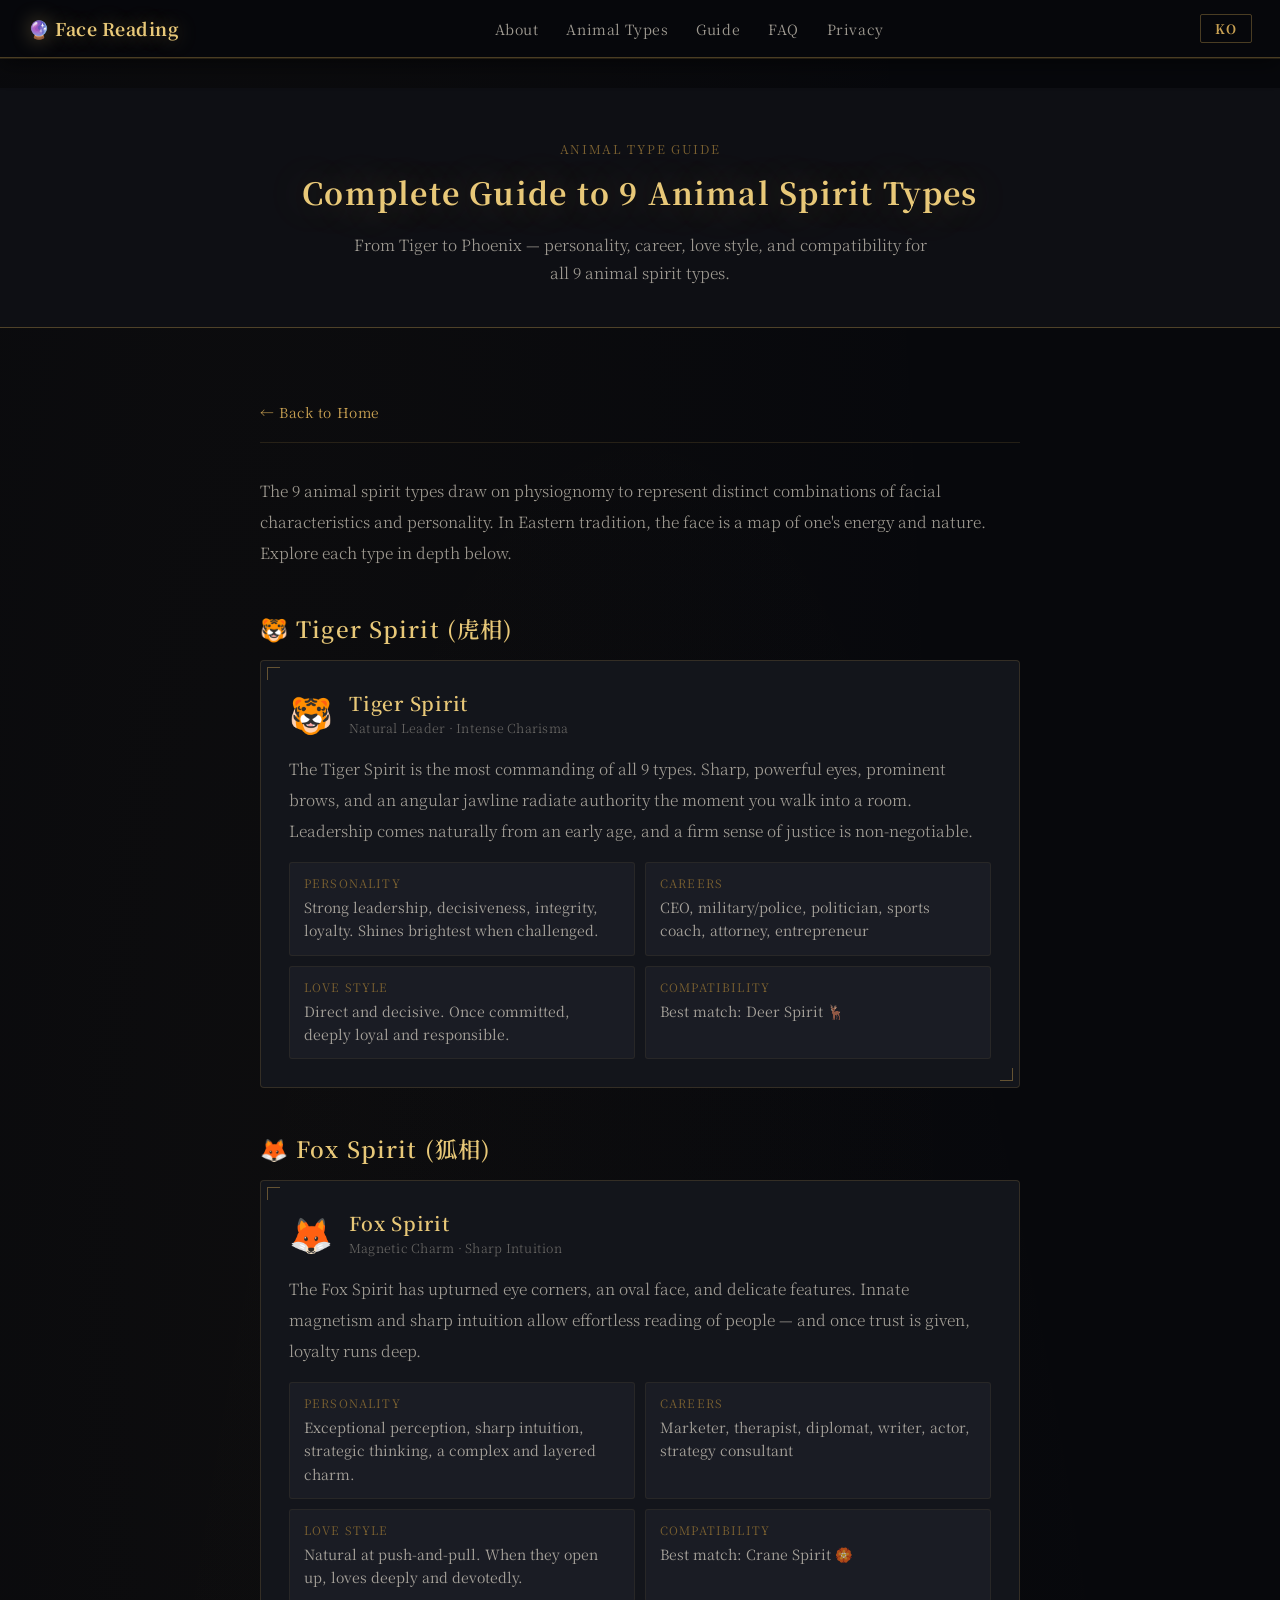
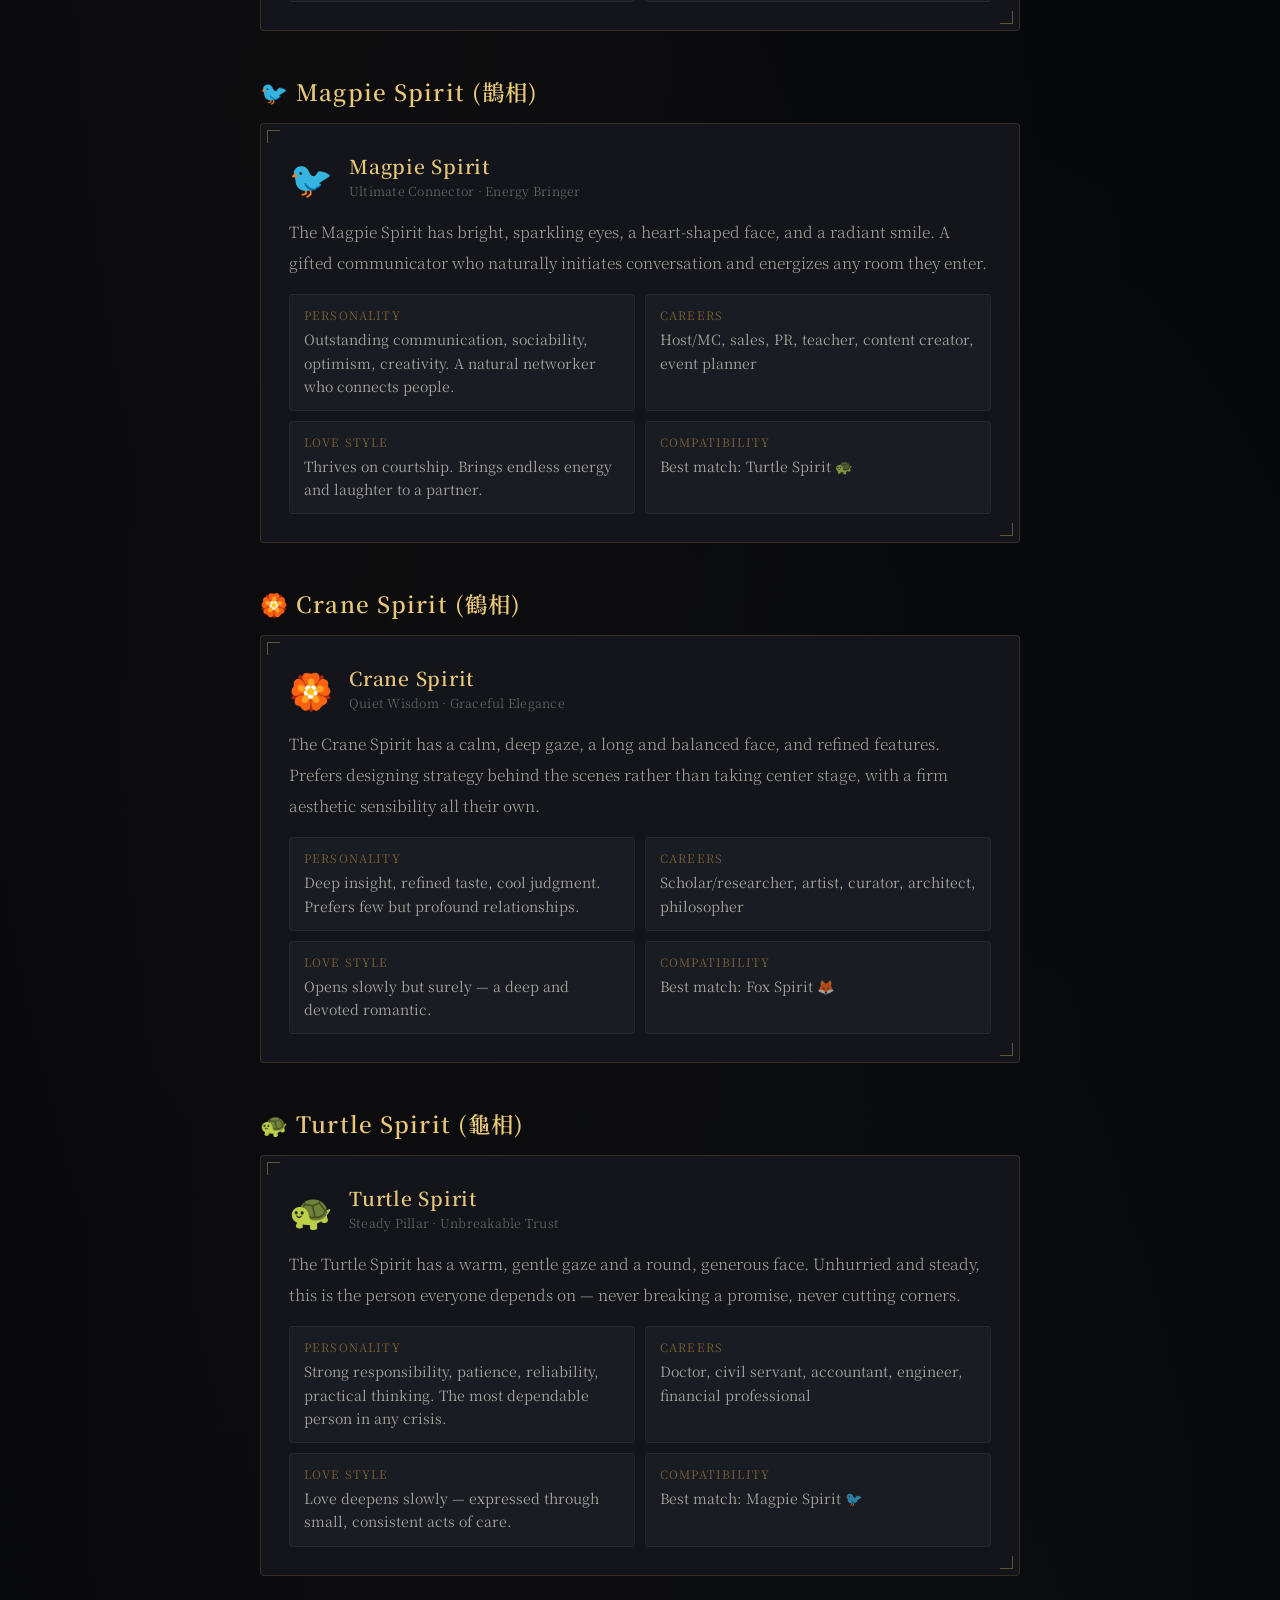
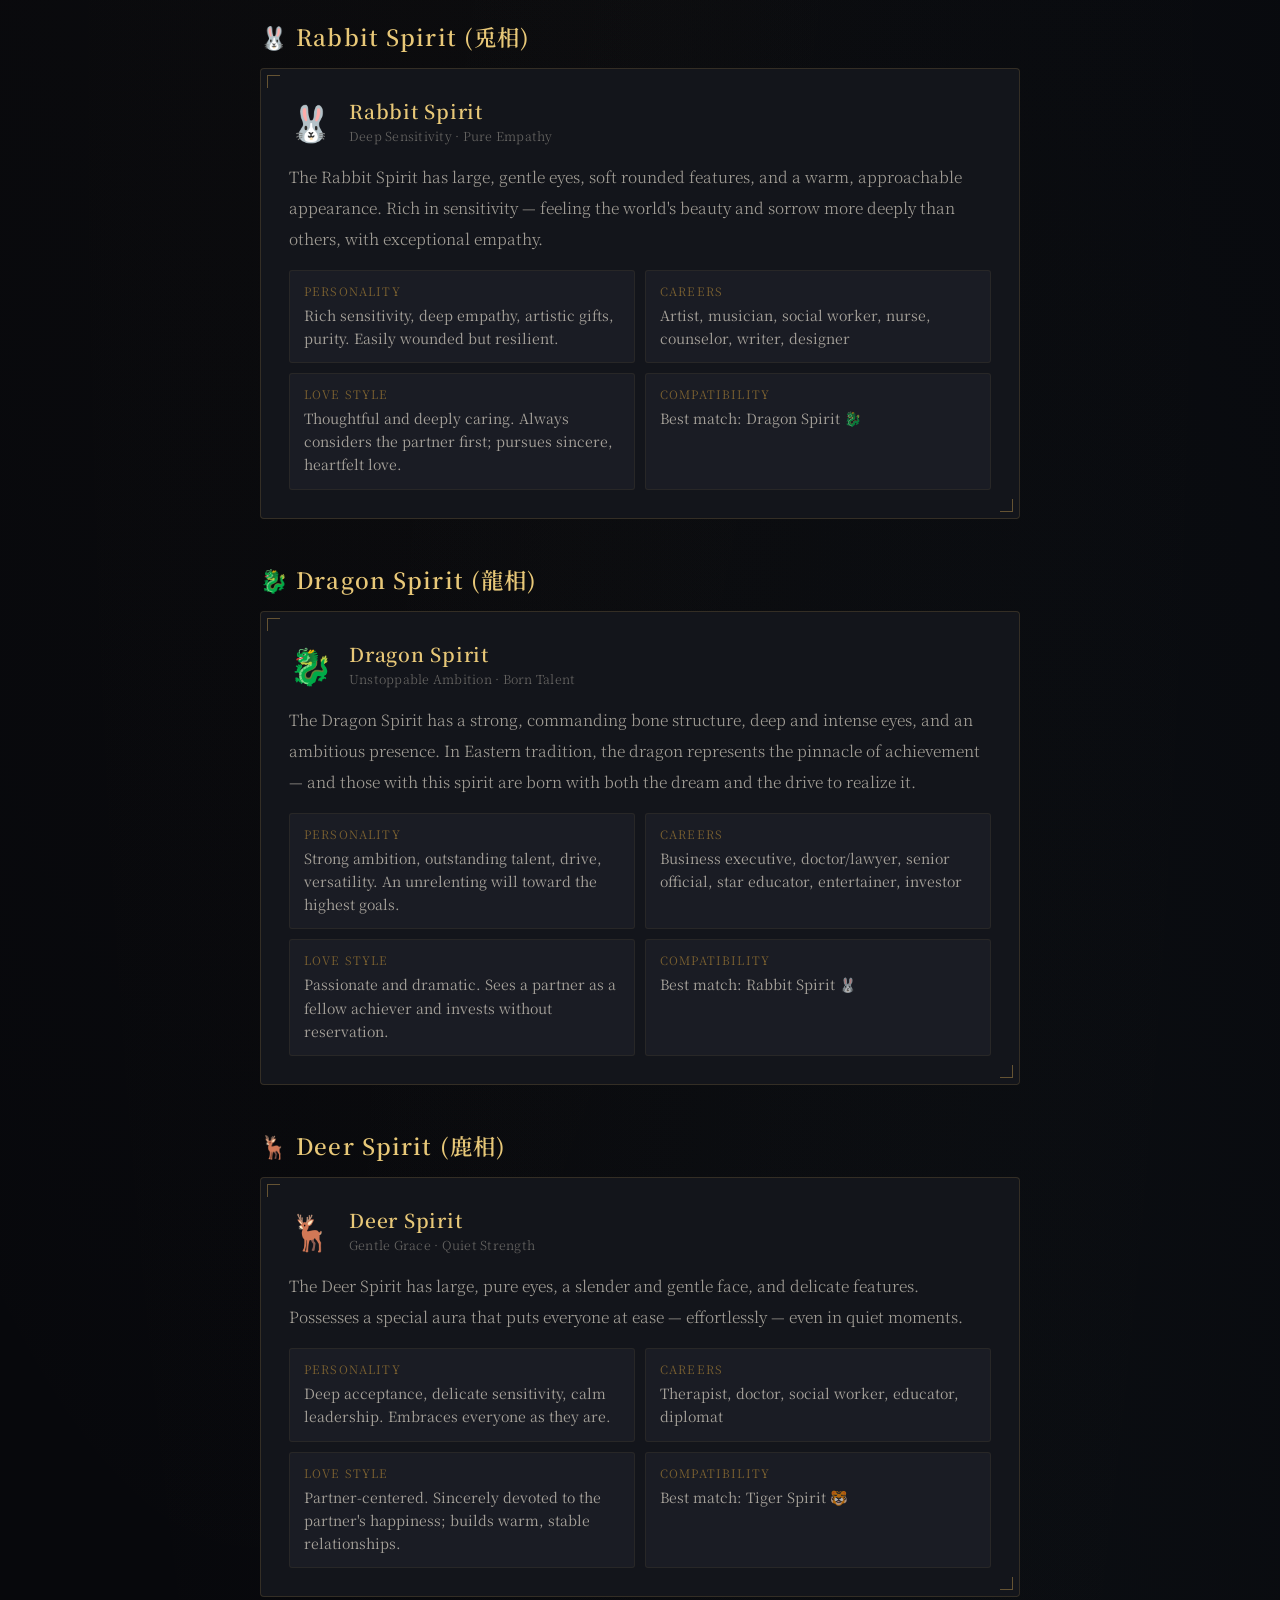
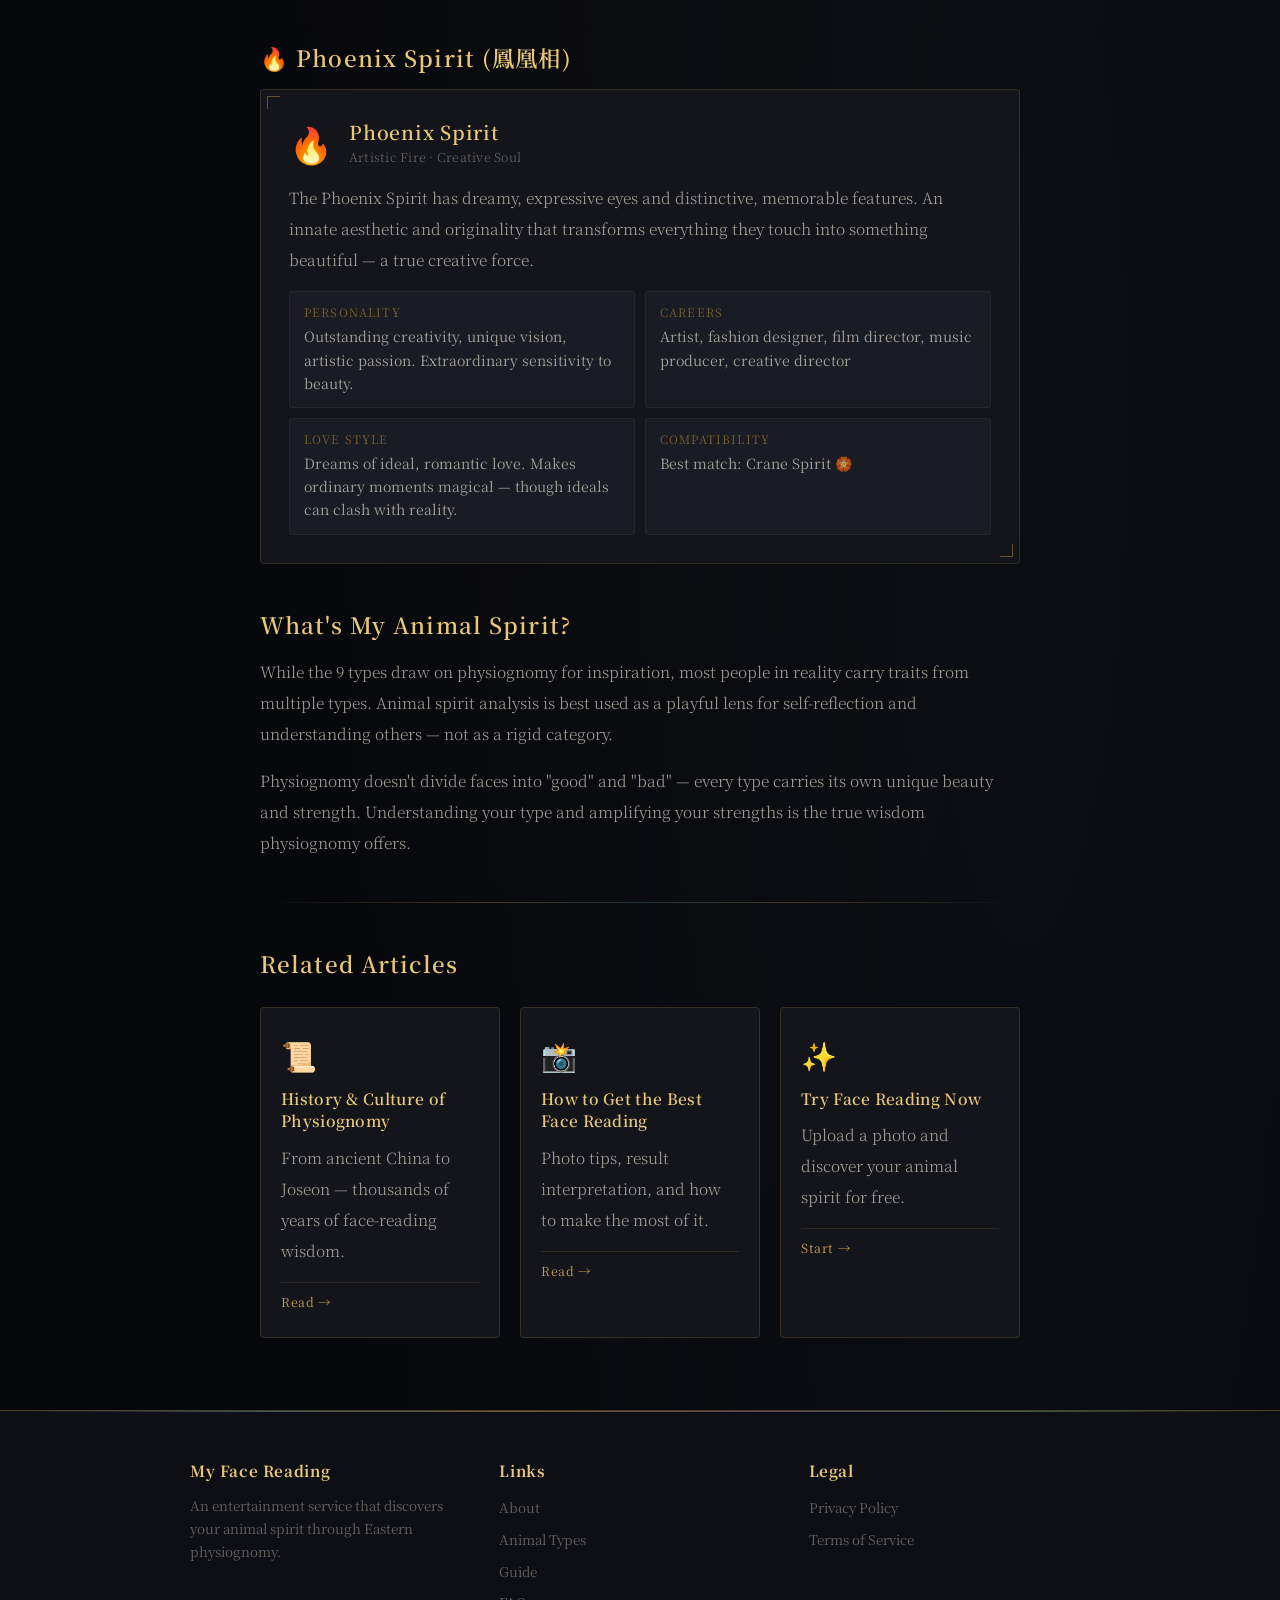
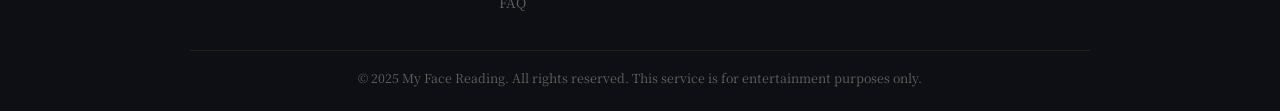
==== commit b604b4c3: "Add KO/EN bilingual support to article pages and remove contact email - All 3 article pages (physiog" ====
--- a/article-animal-guide.html
+++ b/article-animal-guide.html
@@ -1,11 +1,10 @@
 <!doctype html>
-<html lang="ko">
+<html lang="ko" data-page="article-guide">
 <head>
   <meta charset="UTF-8" />
   <meta name="viewport" content="width=device-width, initial-scale=1.0" />
-  <title>9가지 동물상 완전 가이드 — 성격·직업·연애·궁합 | 내 관상 동물상</title>
+  <title>9가지 동물상 완전 가이드 | 내 관상 동물상</title>
   <meta name="description" content="호랑이상, 여우상, 까치상, 학상, 거북상, 토끼상, 용상, 사슴상, 봉황상. 9가지 관상 동물상의 성격 특성, 추천 직업, 연애 스타일, 궁합을 완전히 정리했습니다." />
-  <meta name="keywords" content="동물상 가이드, 호랑이상, 여우상, 토끼상, 사슴상, 용상, 봉황상, 학상, 거북상, 까치상, 동물상 궁합, 동물상 직업" />
   <link rel="canonical" href="https://ai-test-d4dec.web.app/article-animal-guide.html" />
   <link rel="icon" href="/tiger_eye_glow.ico" type="image/x-icon" />
   <link rel="preconnect" href="https://fonts.googleapis.com" />
@@ -15,29 +14,21 @@
   {
     "@context": "https://schema.org",
     "@type": "Article",
-    "headline": "9가지 동물상 완전 가이드 — 성격·직업·연애·궁합",
-    "description": "9가지 관상 동물상(호랑이, 여우, 까치, 학, 거북, 토끼, 용, 사슴, 봉황)의 성격 특성, 추천 직업, 연애 스타일, 궁합을 완전히 정리한 가이드.",
+    "headline": "9가지 동물상 완전 가이드",
+    "description": "9가지 관상 동물상(호랑이, 여우, 까치, 학, 거북, 토끼, 용, 사슴, 봉황)의 성격·직업·연애·궁합 완전 가이드.",
     "url": "https://ai-test-d4dec.web.app/article-animal-guide.html",
     "isPartOf": { "@type": "WebSite", "name": "내 관상 동물상", "url": "https://ai-test-d4dec.web.app/" },
-    "inLanguage": "ko",
-    "articleSection": "동물상 가이드",
-    "breadcrumb": {
-      "@type": "BreadcrumbList",
-      "itemListElement": [
-        { "@type": "ListItem", "position": 1, "name": "홈", "item": "https://ai-test-d4dec.web.app/" },
-        { "@type": "ListItem", "position": 2, "name": "9가지 동물상 완전 가이드", "item": "https://ai-test-d4dec.web.app/article-animal-guide.html" }
-      ]
-    }
+    "inLanguage": ["ko","en"]
   }
   </script>
-  <!-- Google tag (gtag.js) -->
+  <script>
+    (function(){
+      var l=localStorage.getItem('lang')||((navigator.language||'').startsWith('ko')?'ko':'en');
+      document.documentElement.lang=l;
+    })();
+  </script>
   <script async src="https://www.googletagmanager.com/gtag/js?id=G-96NHE03ZGS"></script>
-  <script>
-    window.dataLayer = window.dataLayer || [];
-    function gtag(){dataLayer.push(arguments);}
-    gtag('js', new Date());
-    gtag('config', 'G-96NHE03ZGS');
-  </script>
+  <script>window.dataLayer=window.dataLayer||[];function gtag(){dataLayer.push(arguments);}gtag('js',new Date());gtag('config','G-96NHE03ZGS');</script>
   <meta name="google-adsense-account" content="ca-pub-2785113979236345">
   <script async src="https://pagead2.googlesyndication.com/pagead/js/adsbygoogle.js?client=ca-pub-2785113979236345" crossorigin="anonymous"></script>
   <link href='/style.css' rel='stylesheet'>
@@ -45,326 +36,435 @@
 <body>
 
   <nav class="nav-bar">
-    <a href="/" class="nav-logo">&#x1F52E; 내 관상 동물상</a>
+    <a href="/" class="nav-logo" data-i18n="nav.logo">&#x1F52E; 내 관상 동물상</a>
     <div class="nav-links">
-      <a href="/#about">소개</a>
-      <a href="/#types">동물상 유형</a>
-      <a href="/#articles">관상 가이드</a>
-      <a href="/#faq">FAQ</a>
-      <a href="privacy.html">개인정보</a>
+      <a href="/#about" data-i18n="nav.about">소개</a>
+      <a href="/#types" data-i18n="nav.types">동물상 유형</a>
+      <a href="/#articles" data-i18n="nav.guide">관상 가이드</a>
+      <a href="/#faq" data-i18n="nav.faq">FAQ</a>
+      <a href="privacy.html" data-i18n="nav.privacy">개인정보</a>
     </div>
+    <button class="lang-toggle" id="langToggle">EN</button>
     <button class="nav-toggle" id="navToggle" aria-label="Menu">&#9776;</button>
   </nav>
 
   <div class="article-page">
 
     <div class="article-hero">
-      <p class="article-meta">동물상 가이드</p>
-      <h1>9가지 동물상 완전 가이드</h1>
-      <p class="article-desc">호랑이상부터 봉황상까지, 9가지 관상 동물상의 성격·직업·연애 스타일·궁합을 한 페이지에서 완전 정리합니다.</p>
+      <p class="article-meta" data-i18n="guide.meta">동물상 가이드</p>
+      <h1 data-i18n="guide.title">9가지 동물상 완전 가이드</h1>
+      <p class="article-desc" data-i18n="guide.desc">호랑이상부터 봉황상까지, 9가지 관상 동물상의 성격·직업·연애 스타일·궁합을 한 페이지에서 완전 정리합니다.</p>
     </div>
 
     <section class="content-section">
       <div class="article-body">
-        <a href="/" class="back-link">&#8592; 메인으로 돌아가기</a>
-
-        <p>관상학에서 영감을 받아 탄생한 9가지 동물상은 각기 다른 얼굴 특징과 성격 유형을 대표합니다. 동양 관상학에서 얼굴은 단순한 외모가 아니라 그 사람의 기질과 에너지를 담은 지도라고 봅니다. 아래에서 각 동물상의 특성을 자세히 알아보세요.</p>
-
-        <!-- 호랑이상 -->
-        <h2>&#x1F42F; 호랑이상 (虎相)</h2>
+        <a href="/" class="back-link" data-i18n="article.back">&#8592; 메인으로 돌아가기</a>
+
+        <p class="lang-ko">관상학에서 영감을 받아 탄생한 9가지 동물상은 각기 다른 얼굴 특징과 성격 유형을 대표합니다. 동양 관상학에서 얼굴은 단순한 외모가 아니라 그 사람의 기질과 에너지를 담은 지도라고 봅니다. 아래에서 각 동물상의 특성을 자세히 알아보세요.</p>
+        <p class="lang-en">The 9 animal spirit types draw on physiognomy to represent distinct combinations of facial characteristics and personality. In Eastern tradition, the face is a map of one's energy and nature. Explore each type in depth below.</p>
+
+        <!-- 호랑이상 / Tiger -->
+        <h2>&#x1F42F; <span class="lang-ko">호랑이상 (虎相)</span><span class="lang-en">Tiger Spirit (虎相)</span></h2>
         <div class="animal-detail-card">
           <div class="animal-detail-header">
             <div class="animal-detail-emoji">&#x1F42F;</div>
-            <div class="animal-detail-name">호랑이상
-              <small>타고난 리더 · 강렬한 카리스마</small>
-            </div>
-          </div>
-          <p>호랑이상은 9가지 동물상 중 가장 강렬한 존재감을 가진 유형입니다. 날카롭고 강한 눈매, 뚜렷한 눈썹, 각진 턱선이 특징으로, 방에 들어서는 순간 모든 시선을 사로잡는 타고난 카리스마를 지니고 있습니다. 어린 시절부터 리더 역할을 자연스럽게 맡게 되는 경우가 많으며, 불의에 타협하지 않는 강직한 성격을 가지고 있습니다.</p>
-          <div class="detail-grid">
-            <div class="detail-item">
-              <div class="detail-item-label">성격 특성</div>
-              <div class="detail-item-value">강한 리더십, 결단력, 정의감, 충성심. 도전적인 상황에서 오히려 빛을 발함</div>
-            </div>
-            <div class="detail-item">
-              <div class="detail-item-label">추천 직업</div>
-              <div class="detail-item-value">CEO, 군인·경찰, 정치인, 스포츠 감독, 변호사, 기업가</div>
-            </div>
-            <div class="detail-item">
-              <div class="detail-item-label">연애 스타일</div>
-              <div class="detail-item-value">직진형. 좋아하는 사람에게 적극적으로 다가가며, 한번 결심하면 끝까지 책임지는 타입</div>
-            </div>
-            <div class="detail-item">
-              <div class="detail-item-label">궁합 & 주의</div>
-              <div class="detail-item-value">사슴상과 최고의 궁합. 자신보다 강한 사람에게는 심한 경쟁심을 보일 수 있음</div>
-            </div>
-          </div>
-        </div>
-
-        <!-- 여우상 -->
-        <h2>&#x1F98A; 여우상 (狐相)</h2>
+            <div class="animal-detail-name">
+              <span class="lang-ko">호랑이상<small>타고난 리더 · 강렬한 카리스마</small></span>
+              <span class="lang-en">Tiger Spirit<small>Natural Leader · Intense Charisma</small></span>
+            </div>
+          </div>
+          <p class="lang-ko">호랑이상은 9가지 동물상 중 가장 강렬한 존재감을 가진 유형입니다. 날카롭고 강한 눈매, 뚜렷한 눈썹, 각진 턱선이 특징으로, 방에 들어서는 순간 모든 시선을 사로잡는 타고난 카리스마를 지니고 있습니다. 어린 시절부터 리더 역할을 자연스럽게 맡게 되는 경우가 많으며, 불의에 타협하지 않는 강직한 성격을 가지고 있습니다.</p>
+          <p class="lang-en">The Tiger Spirit is the most commanding of all 9 types. Sharp, powerful eyes, prominent brows, and an angular jawline radiate authority the moment you walk into a room. Leadership comes naturally from an early age, and a firm sense of justice is non-negotiable.</p>
+          <div class="detail-grid">
+            <div class="detail-item">
+              <div class="detail-item-label lang-ko">성격 특성</div>
+              <div class="detail-item-label lang-en">Personality</div>
+              <div class="detail-item-value lang-ko">강한 리더십, 결단력, 정의감, 충성심. 도전적인 상황에서 오히려 빛을 발함</div>
+              <div class="detail-item-value lang-en">Strong leadership, decisiveness, integrity, loyalty. Shines brightest when challenged.</div>
+            </div>
+            <div class="detail-item">
+              <div class="detail-item-label lang-ko">추천 직업</div>
+              <div class="detail-item-label lang-en">Careers</div>
+              <div class="detail-item-value lang-ko">CEO, 군인·경찰, 정치인, 스포츠 감독, 변호사, 기업가</div>
+              <div class="detail-item-value lang-en">CEO, military/police, politician, sports coach, attorney, entrepreneur</div>
+            </div>
+            <div class="detail-item">
+              <div class="detail-item-label lang-ko">연애 스타일</div>
+              <div class="detail-item-label lang-en">Love Style</div>
+              <div class="detail-item-value lang-ko">직진형. 한번 결심하면 끝까지 책임지는 타입</div>
+              <div class="detail-item-value lang-en">Direct and decisive. Once committed, deeply loyal and responsible.</div>
+            </div>
+            <div class="detail-item">
+              <div class="detail-item-label lang-ko">궁합</div>
+              <div class="detail-item-label lang-en">Compatibility</div>
+              <div class="detail-item-value lang-ko">사슴상과 최고의 궁합 &#x1F98C;</div>
+              <div class="detail-item-value lang-en">Best match: Deer Spirit &#x1F98C;</div>
+            </div>
+          </div>
+        </div>
+
+        <!-- 여우상 / Fox -->
+        <h2>&#x1F98A; <span class="lang-ko">여우상 (狐相)</span><span class="lang-en">Fox Spirit (狐相)</span></h2>
         <div class="animal-detail-card">
           <div class="animal-detail-header">
             <div class="animal-detail-emoji">&#x1F98A;</div>
-            <div class="animal-detail-name">여우상
-              <small>매혹적인 매력 · 날카로운 직감</small>
-            </div>
-          </div>
-          <p>여우상은 올라간 눈꼬리, 갸름한 얼굴형, 섬세한 이목구비가 특징입니다. 타고난 매력과 직감으로 사람의 마음을 꿰뚫어 보는 능력이 있으며, 어떤 상황에서도 적절한 말과 행동을 찾아내는 사교 능력이 뛰어납니다. 때로는 신비로워 보일 만큼 감정을 잘 드러내지 않지만, 깊이 신뢰하는 사람에게는 진심으로 헌신합니다.</p>
-          <div class="detail-grid">
-            <div class="detail-item">
-              <div class="detail-item-label">성격 특성</div>
-              <div class="detail-item-value">탁월한 관찰력, 예리한 직감, 전략적 사고, 사교성. 다층적인 내면을 가진 복잡한 매력</div>
-            </div>
-            <div class="detail-item">
-              <div class="detail-item-label">추천 직업</div>
-              <div class="detail-item-value">마케터, 심리상담사, 외교관, 작가, 배우, 전략 컨설턴트</div>
-            </div>
-            <div class="detail-item">
-              <div class="detail-item-label">연애 스타일</div>
-              <div class="detail-item-value">밀당의 달인. 상대방을 충분히 파악한 후 움직이며, 한번 마음을 열면 깊고 진한 사랑을 줌</div>
-            </div>
-            <div class="detail-item">
-              <div class="detail-item-label">궁합 & 주의</div>
-              <div class="detail-item-value">학상과 최고의 궁합. 지나친 분석 때문에 관계에서 감정 표현이 부족해질 수 있음</div>
-            </div>
-          </div>
-        </div>
-
-        <!-- 까치상 -->
-        <h2>&#x1F426; 까치상 (鵲相)</h2>
+            <div class="animal-detail-name">
+              <span class="lang-ko">여우상<small>매혹적인 매력 · 날카로운 직감</small></span>
+              <span class="lang-en">Fox Spirit<small>Magnetic Charm · Sharp Intuition</small></span>
+            </div>
+          </div>
+          <p class="lang-ko">여우상은 올라간 눈꼬리, 갸름한 얼굴형, 섬세한 이목구비가 특징입니다. 타고난 매력과 직감으로 사람의 마음을 꿰뚫어 보는 능력이 있으며, 깊이 신뢰하는 사람에게는 진심으로 헌신합니다.</p>
+          <p class="lang-en">The Fox Spirit has upturned eye corners, an oval face, and delicate features. Innate magnetism and sharp intuition allow effortless reading of people — and once trust is given, loyalty runs deep.</p>
+          <div class="detail-grid">
+            <div class="detail-item">
+              <div class="detail-item-label lang-ko">성격 특성</div>
+              <div class="detail-item-label lang-en">Personality</div>
+              <div class="detail-item-value lang-ko">탁월한 관찰력, 예리한 직감, 전략적 사고, 다층적인 내면의 매력</div>
+              <div class="detail-item-value lang-en">Exceptional perception, sharp intuition, strategic thinking, a complex and layered charm.</div>
+            </div>
+            <div class="detail-item">
+              <div class="detail-item-label lang-ko">추천 직업</div>
+              <div class="detail-item-label lang-en">Careers</div>
+              <div class="detail-item-value lang-ko">마케터, 심리상담사, 외교관, 작가, 배우, 전략 컨설턴트</div>
+              <div class="detail-item-value lang-en">Marketer, therapist, diplomat, writer, actor, strategy consultant</div>
+            </div>
+            <div class="detail-item">
+              <div class="detail-item-label lang-ko">연애 스타일</div>
+              <div class="detail-item-label lang-en">Love Style</div>
+              <div class="detail-item-value lang-ko">밀당의 달인. 마음을 열면 깊고 진한 사랑을 줌</div>
+              <div class="detail-item-value lang-en">Natural at push-and-pull. When they open up, loves deeply and devotedly.</div>
+            </div>
+            <div class="detail-item">
+              <div class="detail-item-label lang-ko">궁합</div>
+              <div class="detail-item-label lang-en">Compatibility</div>
+              <div class="detail-item-value lang-ko">학상과 최고의 궁합 &#x1F3F5;&#xFE0F;</div>
+              <div class="detail-item-value lang-en">Best match: Crane Spirit &#x1F3F5;&#xFE0F;</div>
+            </div>
+          </div>
+        </div>
+
+        <!-- 까치상 / Magpie -->
+        <h2>&#x1F426; <span class="lang-ko">까치상 (鵲相)</span><span class="lang-en">Magpie Spirit (鵲相)</span></h2>
         <div class="animal-detail-card">
           <div class="animal-detail-header">
             <div class="animal-detail-emoji">&#x1F426;</div>
-            <div class="animal-detail-name">까치상
-              <small>최고의 소통가 · 분위기 메이커</small>
-            </div>
-          </div>
-          <p>까치상은 반짝이는 밝은 눈, 하트형 혹은 둥근 얼굴, 환한 미소가 특징입니다. 어디서든 먼저 대화를 시작하고 분위기를 띄우는 천재적인 소통 능력을 가지고 있습니다. 사람들과 함께하는 것을 진심으로 좋아하며, 넓은 인맥과 따뜻한 에너지로 주변 사람들에게 활기를 불어넣습니다. 재치 있는 유머와 밝은 성격으로 단숨에 분위기의 중심이 됩니다.</p>
-          <div class="detail-grid">
-            <div class="detail-item">
-              <div class="detail-item-label">성격 특성</div>
-              <div class="detail-item-value">뛰어난 소통력, 사교성, 낙천성, 창의성. 사람과 사람을 연결하는 네트워킹의 귀재</div>
-            </div>
-            <div class="detail-item">
-              <div class="detail-item-label">추천 직업</div>
-              <div class="detail-item-value">MC·진행자, 영업직, PR 전문가, 교사, SNS 크리에이터, 이벤트 플래너</div>
-            </div>
-            <div class="detail-item">
-              <div class="detail-item-label">연애 스타일</div>
-              <div class="detail-item-value">설레는 썸을 즐기는 타입. 상대에게 끊임없이 에너지와 웃음을 선사하며 밝고 활기찬 연애를 함</div>
-            </div>
-            <div class="detail-item">
-              <div class="detail-item-label">궁합 & 주의</div>
-              <div class="detail-item-value">거북상과 최고의 궁합. 넘치는 에너지 때문에 혼자만의 시간을 가지는 것이 중요</div>
-            </div>
-          </div>
-        </div>
-
-        <!-- 학상 -->
-        <h2>&#x1F3F5;&#xFE0F; 학상 (鶴相)</h2>
+            <div class="animal-detail-name">
+              <span class="lang-ko">까치상<small>최고의 소통가 · 분위기 메이커</small></span>
+              <span class="lang-en">Magpie Spirit<small>Ultimate Connector · Energy Bringer</small></span>
+            </div>
+          </div>
+          <p class="lang-ko">까치상은 반짝이는 밝은 눈, 하트형 얼굴, 환한 미소가 특징입니다. 어디서든 먼저 대화를 시작하고 분위기를 띄우는 천재적인 소통 능력을 가지고 있습니다.</p>
+          <p class="lang-en">The Magpie Spirit has bright, sparkling eyes, a heart-shaped face, and a radiant smile. A gifted communicator who naturally initiates conversation and energizes any room they enter.</p>
+          <div class="detail-grid">
+            <div class="detail-item">
+              <div class="detail-item-label lang-ko">성격 특성</div>
+              <div class="detail-item-label lang-en">Personality</div>
+              <div class="detail-item-value lang-ko">뛰어난 소통력, 사교성, 낙천성, 창의성. 사람과 사람을 연결하는 네트워킹의 귀재</div>
+              <div class="detail-item-value lang-en">Outstanding communication, sociability, optimism, creativity. A natural networker who connects people.</div>
+            </div>
+            <div class="detail-item">
+              <div class="detail-item-label lang-ko">추천 직업</div>
+              <div class="detail-item-label lang-en">Careers</div>
+              <div class="detail-item-value lang-ko">MC·진행자, 영업직, PR, 교사, SNS 크리에이터, 이벤트 플래너</div>
+              <div class="detail-item-value lang-en">Host/MC, sales, PR, teacher, content creator, event planner</div>
+            </div>
+            <div class="detail-item">
+              <div class="detail-item-label lang-ko">연애 스타일</div>
+              <div class="detail-item-label lang-en">Love Style</div>
+              <div class="detail-item-value lang-ko">설레는 썸을 즐기는 타입. 밝고 활기찬 연애를 함</div>
+              <div class="detail-item-value lang-en">Thrives on courtship. Brings endless energy and laughter to a partner.</div>
+            </div>
+            <div class="detail-item">
+              <div class="detail-item-label lang-ko">궁합</div>
+              <div class="detail-item-label lang-en">Compatibility</div>
+              <div class="detail-item-value lang-ko">거북상과 최고의 궁합 &#x1F422;</div>
+              <div class="detail-item-value lang-en">Best match: Turtle Spirit &#x1F422;</div>
+            </div>
+          </div>
+        </div>
+
+        <!-- 학상 / Crane -->
+        <h2>&#x1F3F5;&#xFE0F; <span class="lang-ko">학상 (鶴相)</span><span class="lang-en">Crane Spirit (鶴相)</span></h2>
         <div class="animal-detail-card">
           <div class="animal-detail-header">
             <div class="animal-detail-emoji">&#x1F3F5;&#xFE0F;</div>
-            <div class="animal-detail-name">학상
-              <small>고요한 지혜 · 우아한 품격</small>
-            </div>
-          </div>
-          <p>학상은 차분하고 깊은 눈빛, 길고 균형 잡힌 얼굴형, 세련된 이목구비가 특징입니다. 감정에 흔들리지 않는 냉철함과 큰 그림을 보는 통찰력을 가지고 있습니다. 화려하게 앞에 나서기보다 뒤에서 전체적인 방향을 설계하는 것을 선호하며, 자신만의 확고한 기준과 미학적 감각을 가지고 있습니다. 말 한마디, 행동 하나에 품격이 배어납니다.</p>
-          <div class="detail-grid">
-            <div class="detail-item">
-              <div class="detail-item-label">성격 특성</div>
-              <div class="detail-item-value">깊은 통찰력, 세련된 취향, 냉철한 판단력. 소수와 깊이 있는 관계를 맺는 것을 선호</div>
-            </div>
-            <div class="detail-item">
-              <div class="detail-item-label">추천 직업</div>
-              <div class="detail-item-value">학자·연구원, 예술가, 큐레이터, 건축가, 철학자, 고급 컨설턴트</div>
-            </div>
-            <div class="detail-item">
-              <div class="detail-item-label">연애 스타일</div>
-              <div class="detail-item-value">느리지만 확실하게 마음을 여는 타입. 한번 사랑에 빠지면 깊고 순수하게 헌신하는 낭만주의자</div>
-            </div>
-            <div class="detail-item">
-              <div class="detail-item-label">궁합 & 주의</div>
-              <div class="detail-item-value">여우상과 최고의 궁합. 완벽주의 성향으로 자신과 타인에게 지나치게 높은 기준을 적용할 수 있음</div>
-            </div>
-          </div>
-        </div>
-
-        <!-- 거북상 -->
-        <h2>&#x1F422; 거북상 (龜相)</h2>
+            <div class="animal-detail-name">
+              <span class="lang-ko">학상<small>고요한 지혜 · 우아한 품격</small></span>
+              <span class="lang-en">Crane Spirit<small>Quiet Wisdom · Graceful Elegance</small></span>
+            </div>
+          </div>
+          <p class="lang-ko">학상은 차분하고 깊은 눈빛, 길고 균형 잡힌 얼굴형, 세련된 이목구비가 특징입니다. 화려하게 앞에 나서기보다 뒤에서 전체적인 방향을 설계하는 것을 선호하며, 자신만의 확고한 기준과 미학적 감각을 가지고 있습니다.</p>
+          <p class="lang-en">The Crane Spirit has a calm, deep gaze, a long and balanced face, and refined features. Prefers designing strategy behind the scenes rather than taking center stage, with a firm aesthetic sensibility all their own.</p>
+          <div class="detail-grid">
+            <div class="detail-item">
+              <div class="detail-item-label lang-ko">성격 특성</div>
+              <div class="detail-item-label lang-en">Personality</div>
+              <div class="detail-item-value lang-ko">깊은 통찰력, 세련된 취향, 냉철한 판단력. 소수와 깊이 있는 관계를 선호</div>
+              <div class="detail-item-value lang-en">Deep insight, refined taste, cool judgment. Prefers few but profound relationships.</div>
+            </div>
+            <div class="detail-item">
+              <div class="detail-item-label lang-ko">추천 직업</div>
+              <div class="detail-item-label lang-en">Careers</div>
+              <div class="detail-item-value lang-ko">학자·연구원, 예술가, 큐레이터, 건축가, 철학자</div>
+              <div class="detail-item-value lang-en">Scholar/researcher, artist, curator, architect, philosopher</div>
+            </div>
+            <div class="detail-item">
+              <div class="detail-item-label lang-ko">연애 스타일</div>
+              <div class="detail-item-label lang-en">Love Style</div>
+              <div class="detail-item-value lang-ko">느리지만 확실하게 마음을 여는 낭만주의자</div>
+              <div class="detail-item-value lang-en">Opens slowly but surely — a deep and devoted romantic.</div>
+            </div>
+            <div class="detail-item">
+              <div class="detail-item-label lang-ko">궁합</div>
+              <div class="detail-item-label lang-en">Compatibility</div>
+              <div class="detail-item-value lang-ko">여우상과 최고의 궁합 &#x1F98A;</div>
+              <div class="detail-item-value lang-en">Best match: Fox Spirit &#x1F98A;</div>
+            </div>
+          </div>
+        </div>
+
+        <!-- 거북상 / Turtle -->
+        <h2>&#x1F422; <span class="lang-ko">거북상 (龜相)</span><span class="lang-en">Turtle Spirit (龜相)</span></h2>
         <div class="animal-detail-card">
           <div class="animal-detail-header">
             <div class="animal-detail-emoji">&#x1F422;</div>
-            <div class="animal-detail-name">거북상
-              <small>든든한 기둥 · 한결같은 신뢰</small>
-            </div>
-          </div>
-          <p>거북상은 온화하고 따뜻한 눈빛, 둥글고 넉넉한 얼굴형이 특징입니다. 서두르지 않고 꾸준하게 자신의 길을 걸어가는 사람으로, 주변에서 가장 의지하는 존재입니다. 화려한 성공보다 탄탄하고 지속가능한 결과를 추구하며, 약속을 반드시 지키고 책임감이 강합니다. 처음에는 느려 보여도 결국 목표를 달성하는 뚝심과 지구력을 가지고 있습니다.</p>
-          <div class="detail-grid">
-            <div class="detail-item">
-              <div class="detail-item-label">성격 특성</div>
-              <div class="detail-item-value">강한 책임감, 인내심, 신뢰성, 실용적 사고. 위기 상황에서 가장 믿을 수 있는 존재</div>
-            </div>
-            <div class="detail-item">
-              <div class="detail-item-label">추천 직업</div>
-              <div class="detail-item-value">의사, 공무원, 회계사, 엔지니어, 금융 전문가, 공공기관 관리자</div>
-            </div>
-            <div class="detail-item">
-              <div class="detail-item-label">연애 스타일</div>
-              <div class="detail-item-value">천천히 깊어지는 사랑. 화려한 이벤트보다 일상에서의 작은 배려로 사랑을 표현하며, 믿음을 쌓아가는 것을 중요하게 여김</div>
-            </div>
-            <div class="detail-item">
-              <div class="detail-item-label">궁합 & 주의</div>
-              <div class="detail-item-value">까치상과 최고의 궁합. 변화에 유연하게 적응하는 연습이 필요하며, 때로는 과감한 결단도 중요</div>
-            </div>
-          </div>
-        </div>
-
-        <!-- 토끼상 -->
-        <h2>&#x1F430; 토끼상 (兎相)</h2>
+            <div class="animal-detail-name">
+              <span class="lang-ko">거북상<small>든든한 기둥 · 한결같은 신뢰</small></span>
+              <span class="lang-en">Turtle Spirit<small>Steady Pillar · Unbreakable Trust</small></span>
+            </div>
+          </div>
+          <p class="lang-ko">거북상은 온화하고 따뜻한 눈빛, 둥글고 넉넉한 얼굴형이 특징입니다. 서두르지 않고 꾸준하게 자신의 길을 걸어가는 사람으로, 주변에서 가장 의지하는 존재입니다.</p>
+          <p class="lang-en">The Turtle Spirit has a warm, gentle gaze and a round, generous face. Unhurried and steady, this is the person everyone depends on — never breaking a promise, never cutting corners.</p>
+          <div class="detail-grid">
+            <div class="detail-item">
+              <div class="detail-item-label lang-ko">성격 특성</div>
+              <div class="detail-item-label lang-en">Personality</div>
+              <div class="detail-item-value lang-ko">강한 책임감, 인내심, 신뢰성, 실용적 사고. 위기 상황에서 가장 믿을 수 있는 존재</div>
+              <div class="detail-item-value lang-en">Strong responsibility, patience, reliability, practical thinking. The most dependable person in any crisis.</div>
+            </div>
+            <div class="detail-item">
+              <div class="detail-item-label lang-ko">추천 직업</div>
+              <div class="detail-item-label lang-en">Careers</div>
+              <div class="detail-item-value lang-ko">의사, 공무원, 회계사, 엔지니어, 금융 전문가</div>
+              <div class="detail-item-value lang-en">Doctor, civil servant, accountant, engineer, financial professional</div>
+            </div>
+            <div class="detail-item">
+              <div class="detail-item-label lang-ko">연애 스타일</div>
+              <div class="detail-item-label lang-en">Love Style</div>
+              <div class="detail-item-value lang-ko">천천히 깊어지는 사랑. 작은 배려로 사랑을 표현함</div>
+              <div class="detail-item-value lang-en">Love deepens slowly — expressed through small, consistent acts of care.</div>
+            </div>
+            <div class="detail-item">
+              <div class="detail-item-label lang-ko">궁합</div>
+              <div class="detail-item-label lang-en">Compatibility</div>
+              <div class="detail-item-value lang-ko">까치상과 최고의 궁합 &#x1F426;</div>
+              <div class="detail-item-value lang-en">Best match: Magpie Spirit &#x1F426;</div>
+            </div>
+          </div>
+        </div>
+
+        <!-- 토끼상 / Rabbit -->
+        <h2>&#x1F430; <span class="lang-ko">토끼상 (兎相)</span><span class="lang-en">Rabbit Spirit (兎相)</span></h2>
         <div class="animal-detail-card">
           <div class="animal-detail-header">
             <div class="animal-detail-emoji">&#x1F430;</div>
-            <div class="animal-detail-name">토끼상
-              <small>깊은 감수성 · 순수한 공감</small>
-            </div>
-          </div>
-          <p>토끼상은 크고 부드러운 눈, 둥글고 사랑스러운 이목구비, 온화한 인상이 특징입니다. 감수성이 풍부하여 세상의 아름다움과 슬픔을 누구보다 깊이 느끼는 유형입니다. 타인의 감정에 민감하게 공명하는 공감 능력이 뛰어나며, 주변 사람들의 아픔과 기쁨을 함께 나누고자 합니다. 예술적 감수성이 뛰어나고 창의적인 표현 방식을 즐깁니다.</p>
-          <div class="detail-grid">
-            <div class="detail-item">
-              <div class="detail-item-label">성격 특성</div>
-              <div class="detail-item-value">풍부한 감수성, 깊은 공감력, 예술적 재능, 순수함. 상처받기 쉽지만 회복력도 강함</div>
-            </div>
-            <div class="detail-item">
-              <div class="detail-item-label">추천 직업</div>
-              <div class="detail-item-value">예술가, 음악가, 사회복지사, 간호사, 상담사, 작가, 디자이너</div>
-            </div>
-            <div class="detail-item">
-              <div class="detail-item-label">연애 스타일</div>
-              <div class="detail-item-value">세심하고 배려 깊은 연애. 상대의 기분과 필요를 먼저 생각하며, 진지하고 감동적인 사랑을 추구함</div>
-            </div>
-            <div class="detail-item">
-              <div class="detail-item-label">궁합 & 주의</div>
-              <div class="detail-item-value">용상과 최고의 궁합. 지나치게 상대방의 감정에 의존하거나 자신의 감정을 억누르지 않도록 주의</div>
-            </div>
-          </div>
-        </div>
-
-        <!-- 용상 -->
-        <h2>&#x1F409; 용상 (龍相)</h2>
+            <div class="animal-detail-name">
+              <span class="lang-ko">토끼상<small>깊은 감수성 · 순수한 공감</small></span>
+              <span class="lang-en">Rabbit Spirit<small>Deep Sensitivity · Pure Empathy</small></span>
+            </div>
+          </div>
+          <p class="lang-ko">토끼상은 크고 부드러운 눈, 둥글고 사랑스러운 이목구비, 온화한 인상이 특징입니다. 감수성이 풍부하여 세상의 아름다움과 슬픔을 누구보다 깊이 느끼며, 타인에 대한 공감 능력이 뛰어납니다.</p>
+          <p class="lang-en">The Rabbit Spirit has large, gentle eyes, soft rounded features, and a warm, approachable appearance. Rich in sensitivity — feeling the world's beauty and sorrow more deeply than others, with exceptional empathy.</p>
+          <div class="detail-grid">
+            <div class="detail-item">
+              <div class="detail-item-label lang-ko">성격 특성</div>
+              <div class="detail-item-label lang-en">Personality</div>
+              <div class="detail-item-value lang-ko">풍부한 감수성, 깊은 공감력, 예술적 재능, 순수함</div>
+              <div class="detail-item-value lang-en">Rich sensitivity, deep empathy, artistic gifts, purity. Easily wounded but resilient.</div>
+            </div>
+            <div class="detail-item">
+              <div class="detail-item-label lang-ko">추천 직업</div>
+              <div class="detail-item-label lang-en">Careers</div>
+              <div class="detail-item-value lang-ko">예술가, 음악가, 사회복지사, 간호사, 상담사, 작가, 디자이너</div>
+              <div class="detail-item-value lang-en">Artist, musician, social worker, nurse, counselor, writer, designer</div>
+            </div>
+            <div class="detail-item">
+              <div class="detail-item-label lang-ko">연애 스타일</div>
+              <div class="detail-item-label lang-en">Love Style</div>
+              <div class="detail-item-value lang-ko">세심하고 배려 깊은 연애. 진지하고 감동적인 사랑을 추구</div>
+              <div class="detail-item-value lang-en">Thoughtful and deeply caring. Always considers the partner first; pursues sincere, heartfelt love.</div>
+            </div>
+            <div class="detail-item">
+              <div class="detail-item-label lang-ko">궁합</div>
+              <div class="detail-item-label lang-en">Compatibility</div>
+              <div class="detail-item-value lang-ko">용상과 최고의 궁합 &#x1F409;</div>
+              <div class="detail-item-value lang-en">Best match: Dragon Spirit &#x1F409;</div>
+            </div>
+          </div>
+        </div>
+
+        <!-- 용상 / Dragon -->
+        <h2>&#x1F409; <span class="lang-ko">용상 (龍相)</span><span class="lang-en">Dragon Spirit (龍相)</span></h2>
         <div class="animal-detail-card">
           <div class="animal-detail-header">
             <div class="animal-detail-emoji">&#x1F409;</div>
-            <div class="animal-detail-name">용상
-              <small>멈출 수 없는 야망 · 타고난 재능</small>
-            </div>
-          </div>
-          <p>용상은 강하고 관록 있는 골격, 깊고 강렬한 눈빛, 도전적인 인상이 특징입니다. 동양 문화에서 용은 최고의 권위와 성공을 상징하는 존재로, 용상을 가진 사람은 큰 꿈과 그것을 실현할 능력을 동시에 타고났다고 봅니다. 어떤 분야에 뛰어들든 최고의 자리를 목표로 하며, 탁월한 멀티태스킹 능력과 추진력을 가지고 있습니다.</p>
-          <div class="detail-grid">
-            <div class="detail-item">
-              <div class="detail-item-label">성격 특성</div>
-              <div class="detail-item-value">강한 야망, 탁월한 재능, 추진력, 다재다능함. 높은 목표를 향해 포기하지 않는 의지</div>
-            </div>
-            <div class="detail-item">
-              <div class="detail-item-label">추천 직업</div>
-              <div class="detail-item-value">기업 경영자, 의사·변호사, 고위 공직자, 스타 강사, 연예인, 투자가</div>
-            </div>
-            <div class="detail-item">
-              <div class="detail-item-label">연애 스타일</div>
-              <div class="detail-item-value">열정적이고 드라마틱한 연애. 좋아하는 사람에게 아낌없이 투자하며, 파트너를 자신의 성장 동반자로 여김</div>
-            </div>
-            <div class="detail-item">
-              <div class="detail-item-label">궁합 & 주의</div>
-              <div class="detail-item-value">토끼상과 최고의 궁합. 완벽주의와 높은 기준으로 인해 주변 사람들에게 부담을 줄 수 있음</div>
-            </div>
-          </div>
-        </div>
-
-        <!-- 사슴상 -->
-        <h2>&#x1F98C; 사슴상 (鹿相)</h2>
+            <div class="animal-detail-name">
+              <span class="lang-ko">용상<small>멈출 수 없는 야망 · 타고난 재능</small></span>
+              <span class="lang-en">Dragon Spirit<small>Unstoppable Ambition · Born Talent</small></span>
+            </div>
+          </div>
+          <p class="lang-ko">용상은 강하고 관록 있는 골격, 깊고 강렬한 눈빛, 도전적인 인상이 특징입니다. 동양 문화에서 용은 최고의 권위와 성공을 상징하는 존재로, 용상을 가진 사람은 큰 꿈과 그것을 실현할 능력을 동시에 타고났다고 봅니다.</p>
+          <p class="lang-en">The Dragon Spirit has a strong, commanding bone structure, deep and intense eyes, and an ambitious presence. In Eastern tradition, the dragon represents the pinnacle of achievement — and those with this spirit are born with both the dream and the drive to realize it.</p>
+          <div class="detail-grid">
+            <div class="detail-item">
+              <div class="detail-item-label lang-ko">성격 특성</div>
+              <div class="detail-item-label lang-en">Personality</div>
+              <div class="detail-item-value lang-ko">강한 야망, 탁월한 재능, 추진력, 다재다능함. 높은 목표를 향해 포기하지 않는 의지</div>
+              <div class="detail-item-value lang-en">Strong ambition, outstanding talent, drive, versatility. An unrelenting will toward the highest goals.</div>
+            </div>
+            <div class="detail-item">
+              <div class="detail-item-label lang-ko">추천 직업</div>
+              <div class="detail-item-label lang-en">Careers</div>
+              <div class="detail-item-value lang-ko">기업 경영자, 의사·변호사, 고위 공직자, 스타 강사, 연예인, 투자가</div>
+              <div class="detail-item-value lang-en">Business executive, doctor/lawyer, senior official, star educator, entertainer, investor</div>
+            </div>
+            <div class="detail-item">
+              <div class="detail-item-label lang-ko">연애 스타일</div>
+              <div class="detail-item-label lang-en">Love Style</div>
+              <div class="detail-item-value lang-ko">열정적이고 드라마틱한 연애. 파트너를 성장 동반자로 여김</div>
+              <div class="detail-item-value lang-en">Passionate and dramatic. Sees a partner as a fellow achiever and invests without reservation.</div>
+            </div>
+            <div class="detail-item">
+              <div class="detail-item-label lang-ko">궁합</div>
+              <div class="detail-item-label lang-en">Compatibility</div>
+              <div class="detail-item-value lang-ko">토끼상과 최고의 궁합 &#x1F430;</div>
+              <div class="detail-item-value lang-en">Best match: Rabbit Spirit &#x1F430;</div>
+            </div>
+          </div>
+        </div>
+
+        <!-- 사슴상 / Deer -->
+        <h2>&#x1F98C; <span class="lang-ko">사슴상 (鹿相)</span><span class="lang-en">Deer Spirit (鹿相)</span></h2>
         <div class="animal-detail-card">
           <div class="animal-detail-header">
             <div class="animal-detail-emoji">&#x1F98C;</div>
-            <div class="animal-detail-name">사슴상
-              <small>부드러운 우아함 · 조용한 힘</small>
-            </div>
-          </div>
-          <p>사슴상은 크고 순수한 눈, 갸름하고 온화한 얼굴형, 섬세한 이목구비가 특징입니다. 조용한 분위기에서도 사람들을 자연스럽게 편안하게 만드는 특별한 아우라를 가지고 있습니다. 겉으로는 부드럽고 연약해 보이지만, 내면에는 흔들리지 않는 조용한 강인함이 있습니다. 모든 사람을 있는 그대로 받아들이는 포용력이 뛰어납니다.</p>
-          <div class="detail-grid">
-            <div class="detail-item">
-              <div class="detail-item-label">성격 특성</div>
-              <div class="detail-item-value">깊은 포용력, 섬세한 감수성, 차분한 리더십. 상대를 판단하지 않고 있는 그대로 받아들임</div>
-            </div>
-            <div class="detail-item">
-              <div class="detail-item-label">추천 직업</div>
-              <div class="detail-item-value">심리상담사, 의사, 사회복지사, 교육자, 외교관, 비영리단체 대표</div>
-            </div>
-            <div class="detail-item">
-              <div class="detail-item-label">연애 스타일</div>
-              <div class="detail-item-value">상대방 중심의 사랑. 파트너의 행복을 위해 진심으로 헌신하며, 안정적이고 따뜻한 관계를 만들어감</div>
-            </div>
-            <div class="detail-item">
-              <div class="detail-item-label">궁합 & 주의</div>
-              <div class="detail-item-value">호랑이상과 최고의 궁합. 다른 사람을 너무 배려하다 자신의 필요를 놓치지 않도록 주의</div>
-            </div>
-          </div>
-        </div>
-
-        <!-- 봉황상 -->
-        <h2>&#x1F525; 봉황상 (鳳凰相)</h2>
+            <div class="animal-detail-name">
+              <span class="lang-ko">사슴상<small>부드러운 우아함 · 조용한 힘</small></span>
+              <span class="lang-en">Deer Spirit<small>Gentle Grace · Quiet Strength</small></span>
+            </div>
+          </div>
+          <p class="lang-ko">사슴상은 크고 순수한 눈, 갸름하고 온화한 얼굴형, 섬세한 이목구비가 특징입니다. 조용한 분위기에서도 사람들을 자연스럽게 편안하게 만드는 특별한 아우라를 가지고 있습니다.</p>
+          <p class="lang-en">The Deer Spirit has large, pure eyes, a slender and gentle face, and delicate features. Possesses a special aura that puts everyone at ease — effortlessly — even in quiet moments.</p>
+          <div class="detail-grid">
+            <div class="detail-item">
+              <div class="detail-item-label lang-ko">성격 특성</div>
+              <div class="detail-item-label lang-en">Personality</div>
+              <div class="detail-item-value lang-ko">깊은 포용력, 섬세한 감수성, 차분한 리더십. 상대를 있는 그대로 받아들임</div>
+              <div class="detail-item-value lang-en">Deep acceptance, delicate sensitivity, calm leadership. Embraces everyone as they are.</div>
+            </div>
+            <div class="detail-item">
+              <div class="detail-item-label lang-ko">추천 직업</div>
+              <div class="detail-item-label lang-en">Careers</div>
+              <div class="detail-item-value lang-ko">심리상담사, 의사, 사회복지사, 교육자, 외교관</div>
+              <div class="detail-item-value lang-en">Therapist, doctor, social worker, educator, diplomat</div>
+            </div>
+            <div class="detail-item">
+              <div class="detail-item-label lang-ko">연애 스타일</div>
+              <div class="detail-item-label lang-en">Love Style</div>
+              <div class="detail-item-value lang-ko">상대방 중심의 사랑. 안정적이고 따뜻한 관계를 만들어감</div>
+              <div class="detail-item-value lang-en">Partner-centered. Sincerely devoted to the partner's happiness; builds warm, stable relationships.</div>
+            </div>
+            <div class="detail-item">
+              <div class="detail-item-label lang-ko">궁합</div>
+              <div class="detail-item-label lang-en">Compatibility</div>
+              <div class="detail-item-value lang-ko">호랑이상과 최고의 궁합 &#x1F42F;</div>
+              <div class="detail-item-value lang-en">Best match: Tiger Spirit &#x1F42F;</div>
+            </div>
+          </div>
+        </div>
+
+        <!-- 봉황상 / Phoenix -->
+        <h2>&#x1F525; <span class="lang-ko">봉황상 (鳳凰相)</span><span class="lang-en">Phoenix Spirit (鳳凰相)</span></h2>
         <div class="animal-detail-card">
           <div class="animal-detail-header">
             <div class="animal-detail-emoji">&#x1F525;</div>
-            <div class="animal-detail-name">봉황상
-              <small>예술적 열정 · 창조적 영혼</small>
-            </div>
-          </div>
-          <p>봉황상은 몽환적이고 표현력이 풍부한 눈, 독특하고 기억에 남는 이목구비가 특징입니다. 동양 신화에서 봉황은 아름다움과 재생, 창조를 상징하는 신성한 새입니다. 봉황상을 가진 사람은 손대는 모든 것을 아름답게 변환시키는 타고난 미적 감각과 독창성을 가지고 있습니다. 규칙과 틀을 벗어나 자신만의 세계를 만들어가는 진정한 크리에이터입니다.</p>
-          <div class="detail-grid">
-            <div class="detail-item">
-              <div class="detail-item-label">성격 특성</div>
-              <div class="detail-item-value">탁월한 창의성, 독창적인 시각, 예술적 열정. 아름다움에 대한 높은 감수성과 진보적인 사고</div>
-            </div>
-            <div class="detail-item">
-              <div class="detail-item-label">추천 직업</div>
-              <div class="detail-item-value">예술가, 패션 디자이너, 영화감독, 음악 프로듀서, 크리에이티브 디렉터, 뮤지션</div>
-            </div>
-            <div class="detail-item">
-              <div class="detail-item-label">연애 스타일</div>
-              <div class="detail-item-value">이상적이고 낭만적인 사랑을 꿈꿈. 평범한 일상도 특별하게 만드는 감성적인 파트너이지만, 현실적인 부분에서 어려움을 겪을 수 있음</div>
-            </div>
-            <div class="detail-item">
-              <div class="detail-item-label">궁합 & 주의</div>
-              <div class="detail-item-value">학상과 최고의 궁합. 이상과 현실 사이에서 균형을 찾는 것이 삶의 중요한 과제</div>
-            </div>
-          </div>
-        </div>
-
-        <h2>나의 동물상은 무엇일까?</h2>
-        <p>9가지 동물상은 관상학에서 영감을 받았지만, 현실에서는 대부분의 사람이 두 가지 이상의 동물상 특징을 복합적으로 가지고 있습니다. 예를 들어, 호랑이상의 리더십을 가지면서 학상의 지혜와 심미안을 함께 가진 사람도 많습니다. 동물상 분석은 어디까지나 자신을 재미있게 돌아보고 타인을 이해하는 계기로 활용하는 것이 좋습니다.</p>
-        <p>중요한 것은 어떤 동물상이든 그 유형만의 독특한 아름다움과 강점이 있다는 사실입니다. 관상학에서는 좋은 상과 나쁜 상이 있는 것이 아니라, 각각의 상이 가진 고유한 기질과 잠재력이 있다고 봅니다. 자신의 동물상 특징을 이해하고 강점을 극대화하는 것이 관상학이 전하는 진정한 지혜입니다.</p>
+            <div class="animal-detail-name">
+              <span class="lang-ko">봉황상<small>예술적 열정 · 창조적 영혼</small></span>
+              <span class="lang-en">Phoenix Spirit<small>Artistic Fire · Creative Soul</small></span>
+            </div>
+          </div>
+          <p class="lang-ko">봉황상은 몽환적이고 표현력이 풍부한 눈, 독특하고 기억에 남는 이목구비가 특징입니다. 손대는 모든 것을 아름답게 변환시키는 타고난 미적 감각과 독창성을 가지고 있습니다.</p>
+          <p class="lang-en">The Phoenix Spirit has dreamy, expressive eyes and distinctive, memorable features. An innate aesthetic and originality that transforms everything they touch into something beautiful — a true creative force.</p>
+          <div class="detail-grid">
+            <div class="detail-item">
+              <div class="detail-item-label lang-ko">성격 특성</div>
+              <div class="detail-item-label lang-en">Personality</div>
+              <div class="detail-item-value lang-ko">탁월한 창의성, 독창적인 시각, 예술적 열정. 아름다움에 대한 높은 감수성</div>
+              <div class="detail-item-value lang-en">Outstanding creativity, unique vision, artistic passion. Extraordinary sensitivity to beauty.</div>
+            </div>
+            <div class="detail-item">
+              <div class="detail-item-label lang-ko">추천 직업</div>
+              <div class="detail-item-label lang-en">Careers</div>
+              <div class="detail-item-value lang-ko">예술가, 패션 디자이너, 영화감독, 음악 프로듀서, 크리에이티브 디렉터</div>
+              <div class="detail-item-value lang-en">Artist, fashion designer, film director, music producer, creative director</div>
+            </div>
+            <div class="detail-item">
+              <div class="detail-item-label lang-ko">연애 스타일</div>
+              <div class="detail-item-label lang-en">Love Style</div>
+              <div class="detail-item-value lang-ko">이상적이고 낭만적인 사랑을 꿈꿈. 일상을 특별하게 만드는 감성적인 파트너</div>
+              <div class="detail-item-value lang-en">Dreams of ideal, romantic love. Makes ordinary moments magical — though ideals can clash with reality.</div>
+            </div>
+            <div class="detail-item">
+              <div class="detail-item-label lang-ko">궁합</div>
+              <div class="detail-item-label lang-en">Compatibility</div>
+              <div class="detail-item-value lang-ko">학상과 최고의 궁합 &#x1F3F5;&#xFE0F;</div>
+              <div class="detail-item-value lang-en">Best match: Crane Spirit &#x1F3F5;&#xFE0F;</div>
+            </div>
+          </div>
+        </div>
+
+        <!-- Closing -->
+        <h2 class="lang-ko">나의 동물상은 무엇일까?</h2>
+        <h2 class="lang-en">What's My Animal Spirit?</h2>
+        <div class="lang-ko">
+          <p>9가지 동물상은 관상학에서 영감을 받았지만, 현실에서는 대부분의 사람이 두 가지 이상의 동물상 특징을 복합적으로 가지고 있습니다. 동물상 분석은 어디까지나 자신을 재미있게 돌아보고 타인을 이해하는 계기로 활용하는 것이 좋습니다.</p>
+          <p>관상학에서는 좋은 상과 나쁜 상이 있는 것이 아니라, 각각의 상이 가진 고유한 기질과 잠재력이 있다고 봅니다. 자신의 동물상 특징을 이해하고 강점을 극대화하는 것이 관상학이 전하는 진정한 지혜입니다.</p>
+        </div>
+        <div class="lang-en">
+          <p>While the 9 types draw on physiognomy for inspiration, most people in reality carry traits from multiple types. Animal spirit analysis is best used as a playful lens for self-reflection and understanding others — not as a rigid category.</p>
+          <p>Physiognomy doesn't divide faces into "good" and "bad" — every type carries its own unique beauty and strength. Understanding your type and amplifying your strengths is the true wisdom physiognomy offers.</p>
+        </div>
 
         <div class="article-divider"></div>
 
-        <h2>관련 아티클</h2>
+        <h2 data-i18n="article.related">관련 아티클</h2>
         <div class="article-cards">
           <a href="article-physiognomy.html" class="article-card">
             <div class="article-card-icon">&#x1F4DC;</div>
-            <div class="article-card-title">관상학의 역사와 문화</div>
-            <p class="article-card-desc">동양 관상학의 기원부터 조선시대까지, 수천 년의 역사와 핵심 원리를 탐구합니다.</p>
-            <span class="article-card-tag">읽기 &#8594;</span>
+            <div class="article-card-title lang-ko">관상학의 역사와 문화</div>
+            <div class="article-card-title lang-en">History & Culture of Physiognomy</div>
+            <p class="article-card-desc lang-ko">동양 관상학의 기원부터 조선시대까지, 수천 년의 역사와 핵심 원리.</p>
+            <p class="article-card-desc lang-en">From ancient China to Joseon — thousands of years of face-reading wisdom.</p>
+            <span class="article-card-tag lang-ko">읽기 &#8594;</span>
+            <span class="article-card-tag lang-en">Read &#8594;</span>
           </a>
           <a href="article-tips.html" class="article-card">
             <div class="article-card-icon">&#x1F4F8;</div>
-            <div class="article-card-title">관상 분석 잘 받는 법</div>
-            <p class="article-card-desc">정확한 분석을 위한 사진 촬영 팁부터 결과 활용법까지.</p>
-            <span class="article-card-tag">읽기 &#8594;</span>
+            <div class="article-card-title lang-ko">관상 분석 잘 받는 법</div>
+            <div class="article-card-title lang-en">How to Get the Best Face Reading</div>
+            <p class="article-card-desc lang-ko">올바른 사진 촬영법부터 결과 해석과 활용법까지.</p>
+            <p class="article-card-desc lang-en">Photo tips, result interpretation, and how to make the most of it.</p>
+            <span class="article-card-tag lang-ko">읽기 &#8594;</span>
+            <span class="article-card-tag lang-en">Read &#8594;</span>
           </a>
           <a href="/#try" class="article-card">
             <div class="article-card-icon">&#x2728;</div>
-            <div class="article-card-title">지금 바로 관상 분석하기</div>
-            <p class="article-card-desc">사진 한 장으로 나의 동물상을 무료로 분석해 보세요.</p>
-            <span class="article-card-tag">시작하기 &#8594;</span>
+            <div class="article-card-title lang-ko">지금 바로 관상 분석하기</div>
+            <div class="article-card-title lang-en">Try Face Reading Now</div>
+            <p class="article-card-desc lang-ko">사진 한 장으로 나의 동물상을 무료로 분석해 보세요.</p>
+            <p class="article-card-desc lang-en">Upload a photo and discover your animal spirit for free.</p>
+            <span class="article-card-tag lang-ko">시작하기 &#8594;</span>
+            <span class="article-card-tag lang-en">Start &#8594;</span>
           </a>
         </div>
       </div>
@@ -373,37 +473,34 @@
   </div>
 
   <footer class="site-footer">
-    <div class="footer-inner">
+    <div class="footer-inner" style="grid-template-columns: repeat(3, 1fr)">
       <div class="footer-col">
-        <h4>내 관상 동물상</h4>
-        <p>동양 관상학으로 내 얼굴의 동물상을 알아보는 엔터테인먼트 서비스입니다.</p>
+        <h4 data-i18n="footer.brand">내 관상 동물상</h4>
+        <p data-i18n="footer.brand.desc">동양 관상학으로 내 얼굴의 동물상을 알아보는 엔터테인먼트 서비스입니다.</p>
       </div>
       <div class="footer-col">
-        <h4>링크</h4>
+        <h4 data-i18n="footer.links">링크</h4>
         <ul>
-          <li><a href="/#about">소개</a></li>
-          <li><a href="/#types">동물상 유형</a></li>
-          <li><a href="/#articles">관상 가이드</a></li>
-          <li><a href="/#faq">FAQ</a></li>
+          <li><a href="/#about" data-i18n="nav.about">소개</a></li>
+          <li><a href="/#types" data-i18n="nav.types">동물상 유형</a></li>
+          <li><a href="/#articles" data-i18n="nav.guide">관상 가이드</a></li>
+          <li><a href="/#faq" data-i18n="nav.faq">FAQ</a></li>
         </ul>
       </div>
       <div class="footer-col">
-        <h4>법적 고지</h4>
+        <h4 data-i18n="footer.legal">법적 고지</h4>
         <ul>
-          <li><a href="privacy.html">개인정보처리방침</a></li>
-          <li><a href="terms.html">이용약관</a></li>
+          <li><a href="privacy.html" data-i18n="footer.privacy">개인정보처리방침</a></li>
+          <li><a href="terms.html" data-i18n="footer.terms">이용약관</a></li>
         </ul>
-      </div>
-      <div class="footer-col">
-        <h4>문의</h4>
-        <p>질문이나 피드백이 있으신가요?<br><a href="mailto:contact@aifacereading.com">contact@aifacereading.com</a></p>
       </div>
     </div>
     <div class="footer-bottom">
-      <p>&copy; 2025 내 관상 동물상. All rights reserved. 본 서비스는 엔터테인먼트 목적으로 제공됩니다.</p>
+      <p data-i18n="footer.copyright">&copy; 2025 내 관상 동물상. All rights reserved.</p>
     </div>
   </footer>
 
+  <script src="/i18n.js"></script>
   <script>
     document.getElementById('navToggle').addEventListener('click', function() {
       document.querySelector('.nav-links').classList.toggle('open');
--- a/style.css
+++ b/style.css
@@ -1219,6 +1219,10 @@
 }
 .back-link:hover { color: var(--gold-light); }
 
+/* ── Bilingual lang switching ── */
+html[lang="en"] .lang-ko { display: none; }
+html[lang="ko"] .lang-en { display: none; }
+
 /* ── Knowledge Extra Content ── */
 .knowledge-history {
   margin: 28px 0;
